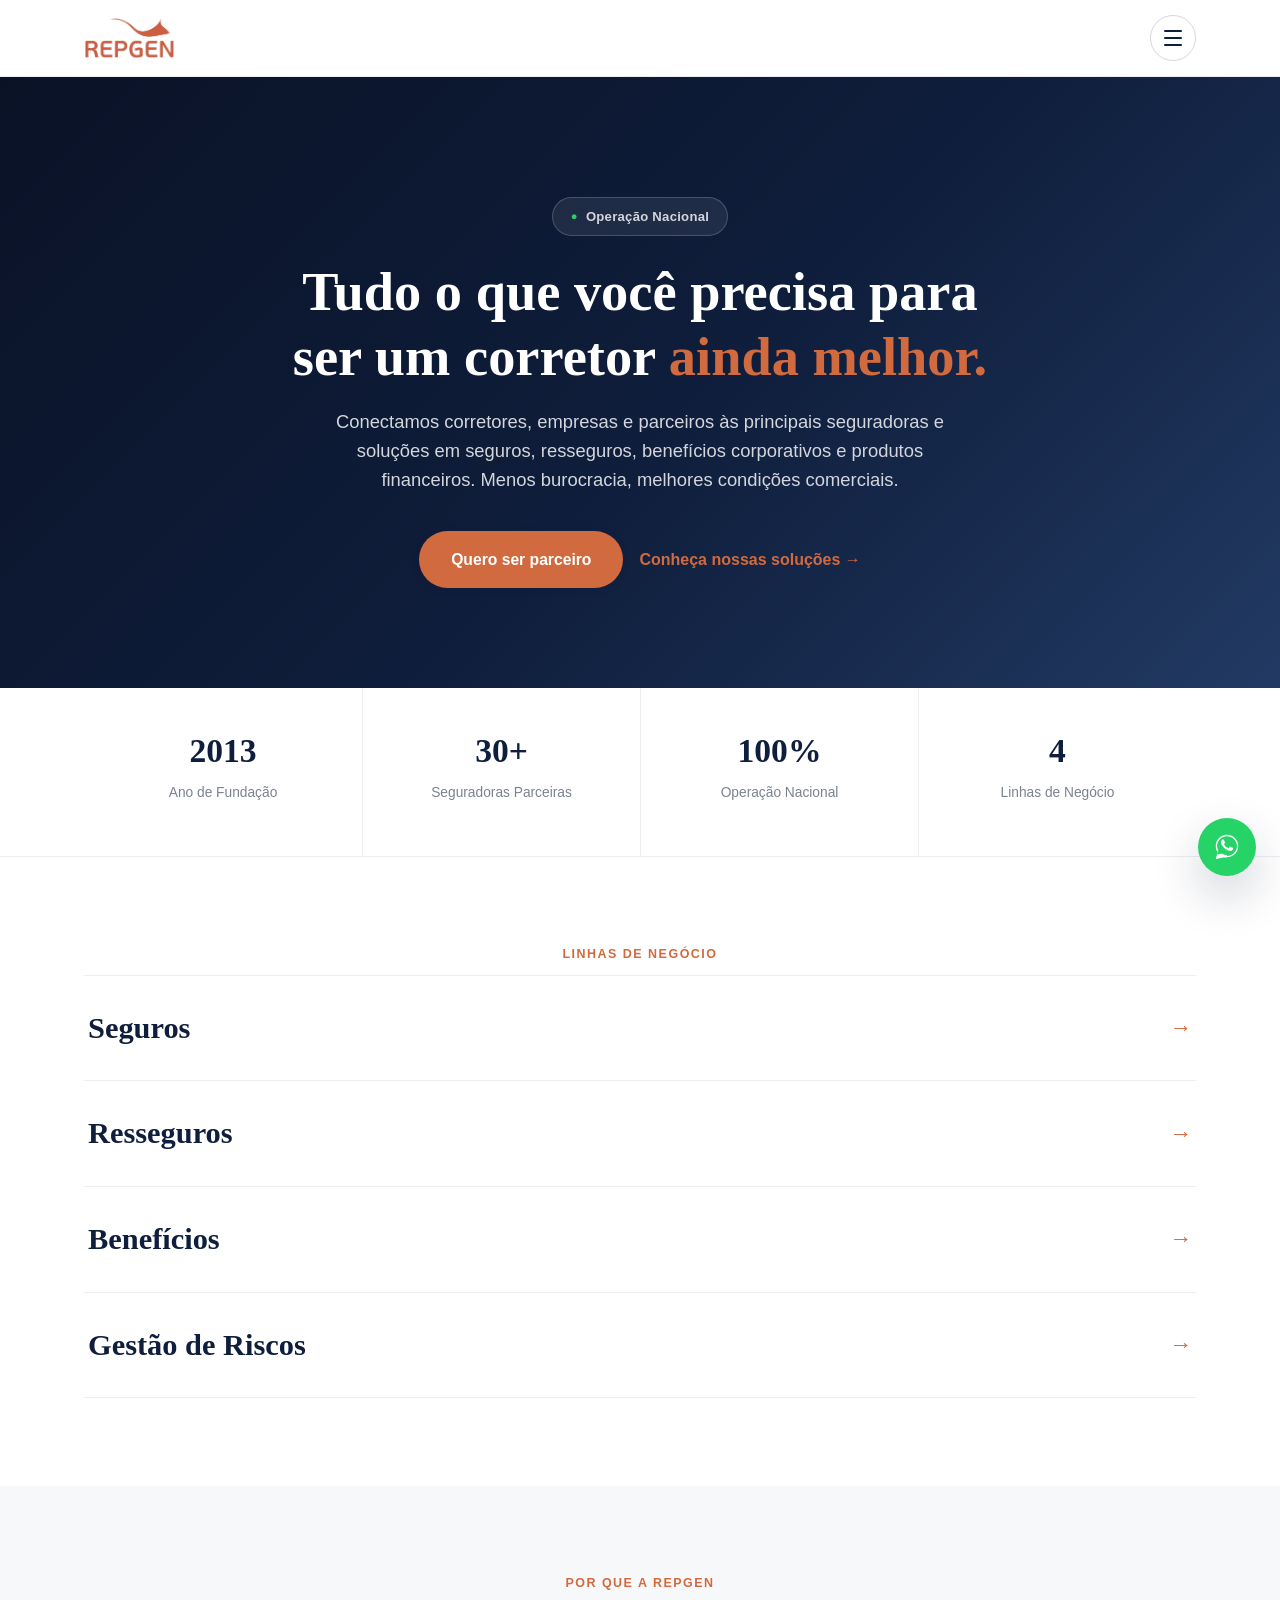
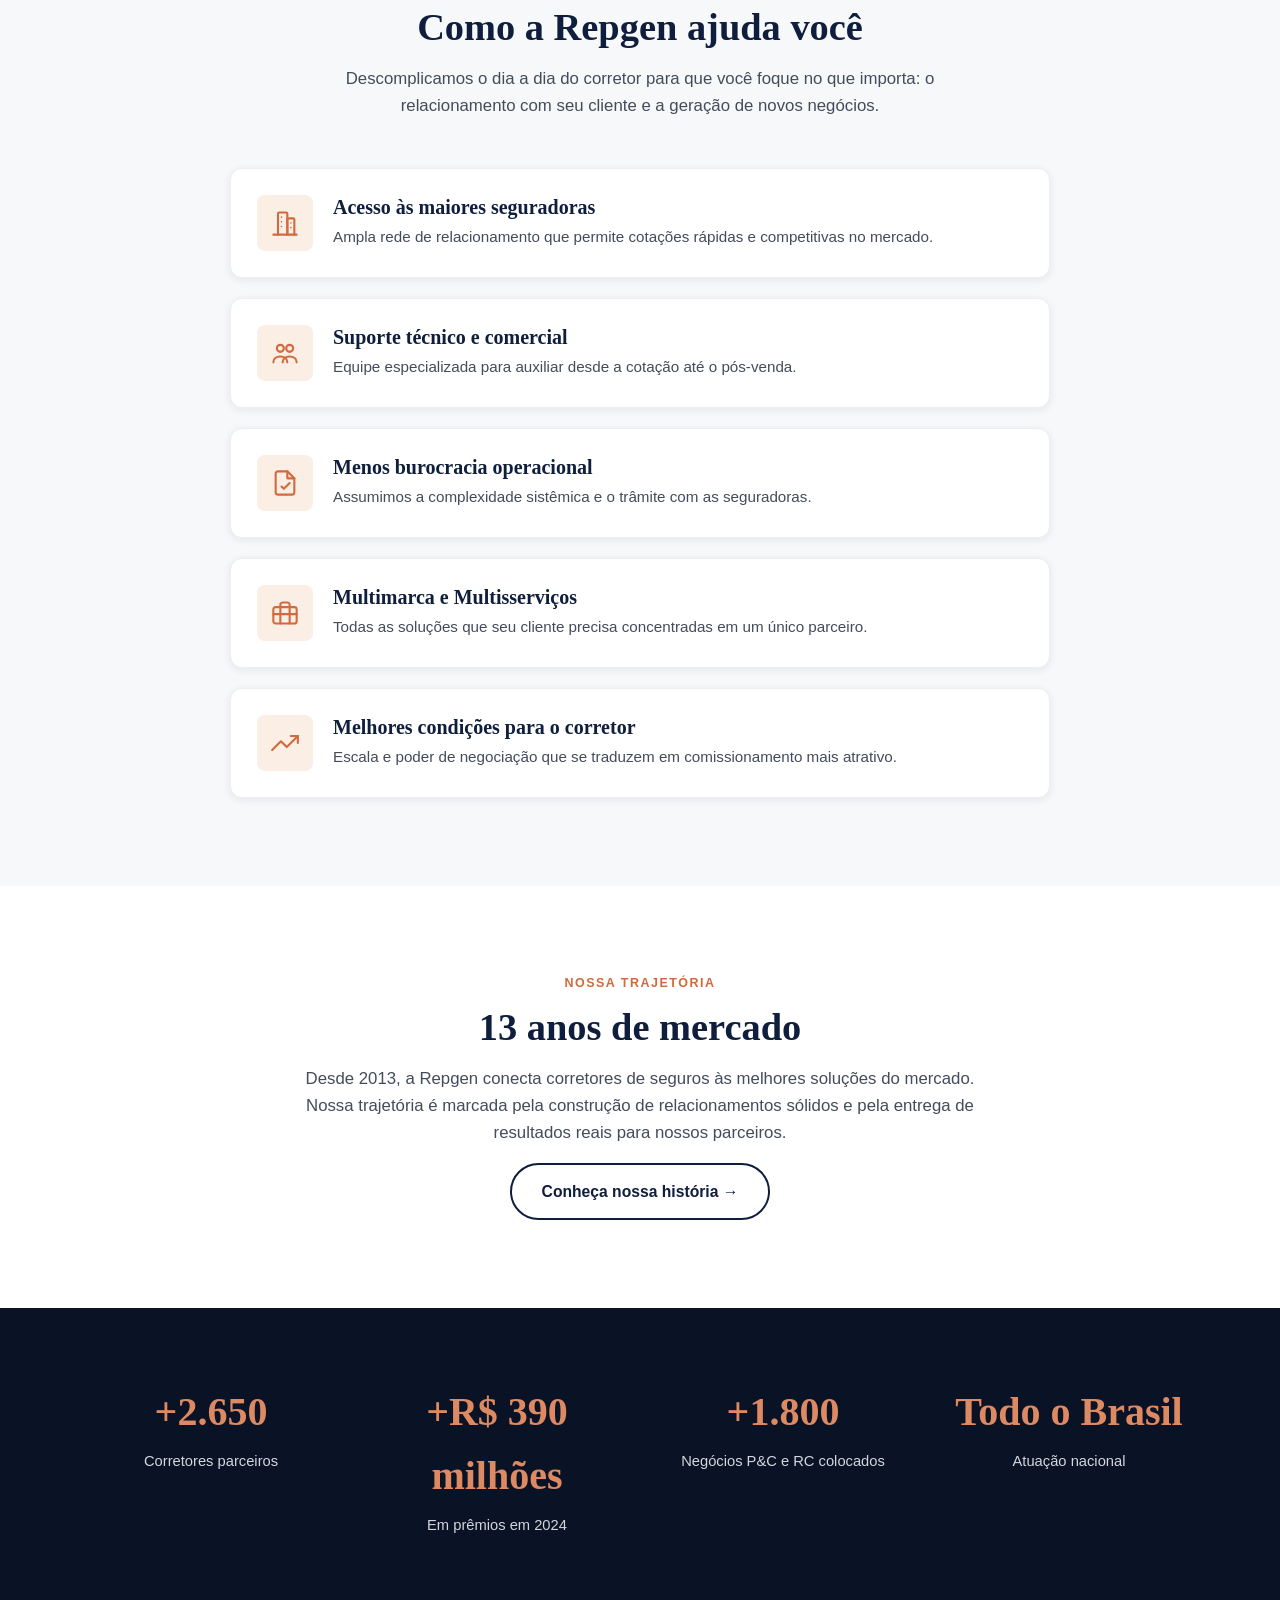
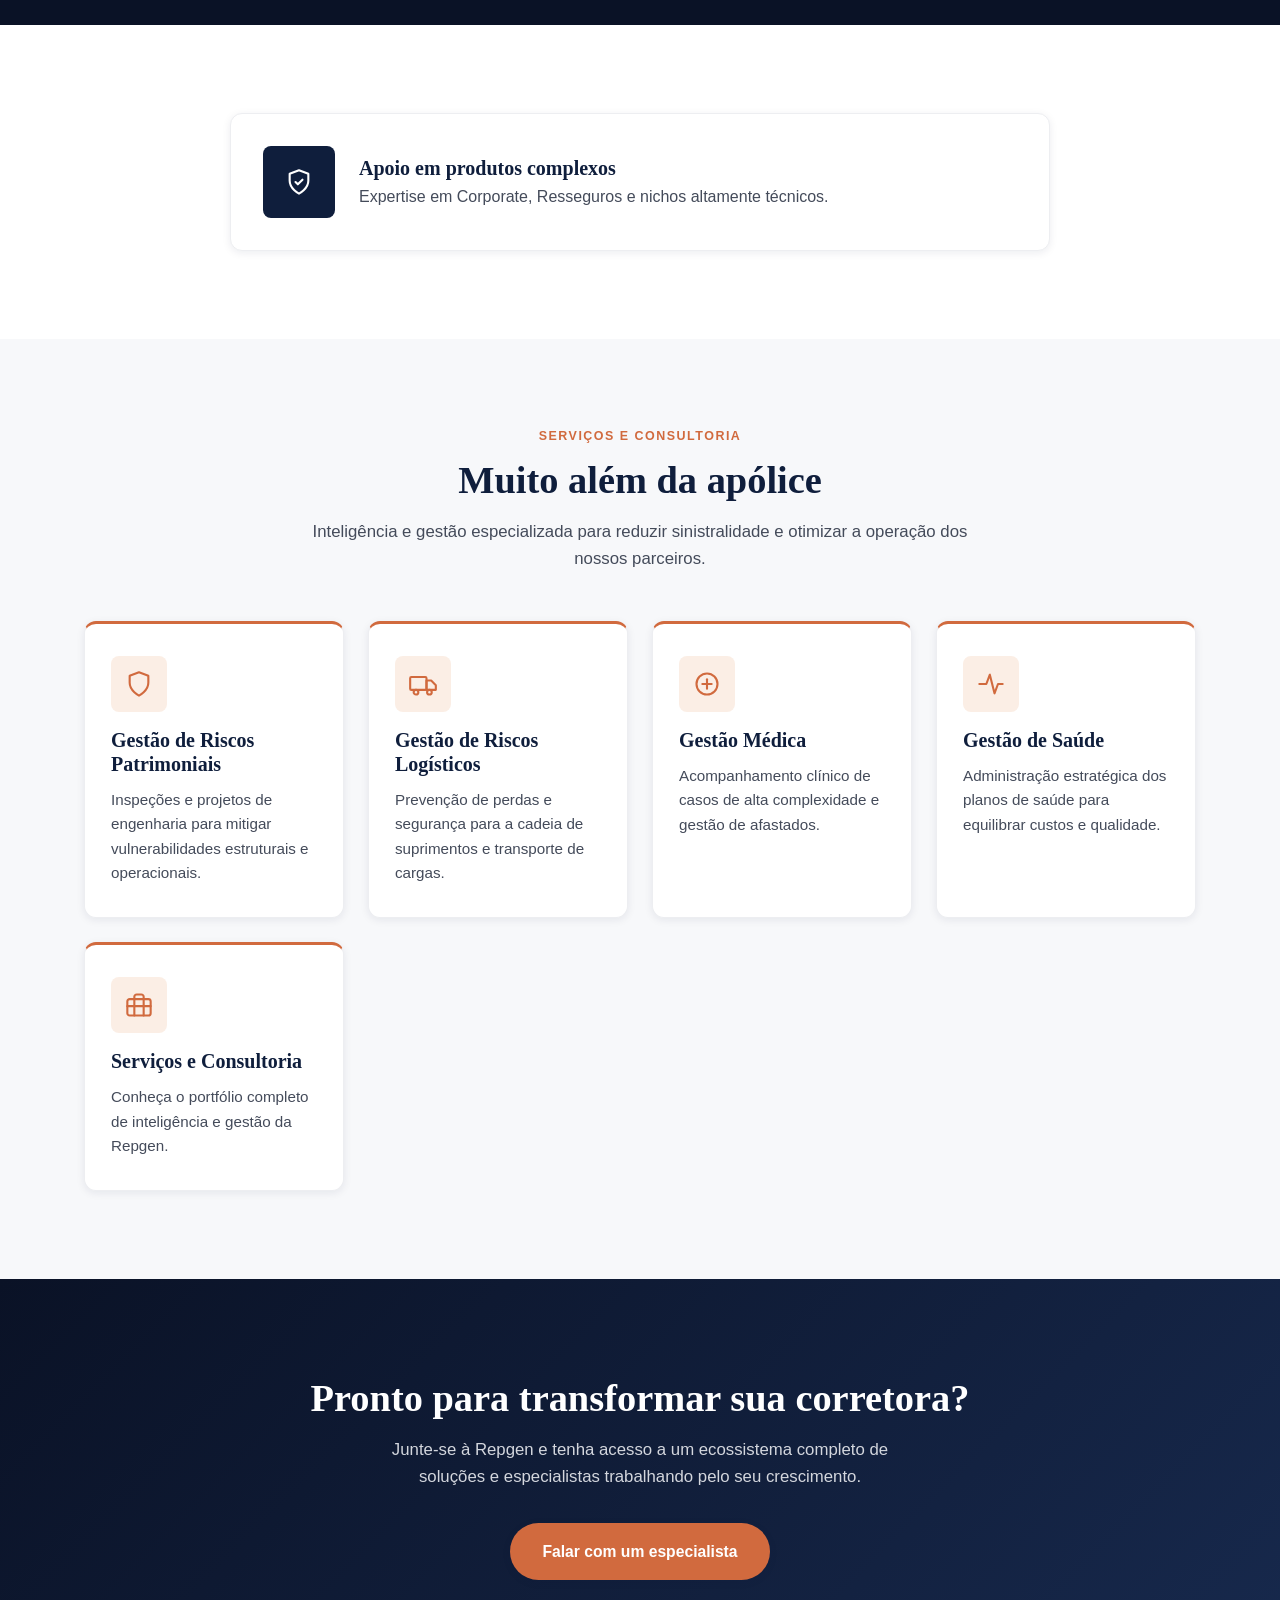
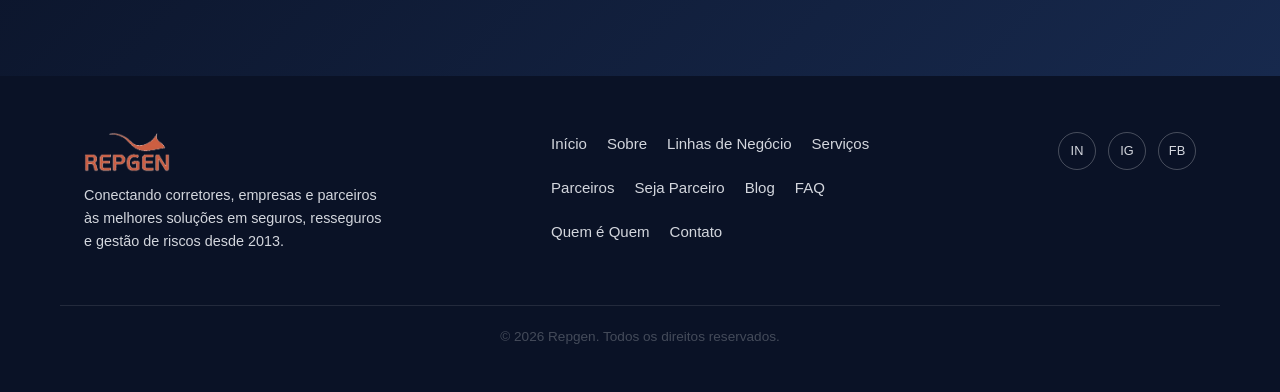
==== index.html @ b0327b2a "Point Fale Conosco CTAs to team directory, add per-person contact cards All "Fale Conosco" nav CTAs " ====
<!DOCTYPE html>
<html lang="pt-BR">
<head>
<meta charset="UTF-8">
<meta name="viewport" content="width=device-width, initial-scale=1.0">
<title>Repgen | Assessoria em Seguros, Resseguros e Benefícios</title>
<meta name="description" content="A Repgen conecta corretores, empresas e parceiros às melhores soluções em seguros, resseguros, benefícios corporativos, produtos financeiros e gestão de riscos em todo o Brasil desde 2013.">
<meta name="author" content="Repgen">

<!-- Open Graph -->
<meta property="og:title" content="Repgen | Assessoria em Seguros, Resseguros e Benefícios">
<meta property="og:description" content="A Repgen conecta corretores, empresas e parceiros às melhores soluções em seguros, resseguros, benefícios corporativos, produtos financeiros e gestão de riscos em todo o Brasil desde 2013.">
<meta property="og:image" content="assets/logo-repgen.png">
<meta property="og:type" content="website">
<meta property="og:locale" content="pt_BR">

<link rel="icon" type="image/png" href="assets/favicon.png">
<link rel="stylesheet" href="styles.css">
</head>
<body>
<header class="site-header" id="topo">
  <div class="container header-inner">
    <a href="index.html" class="logo" aria-label="Repgen - página inicial">
      <img src="assets/logo-header.png" alt="Repgen" class="logo-img">
    </a>
    <button class="menu-toggle" id="menuToggle" aria-expanded="false" aria-controls="fullNav" aria-label="Abrir menu de navegação">
      <span></span><span></span><span></span>
    </button>
  </div>
</header>

<nav class="full-nav" id="fullNav" aria-label="Navegação principal">
  <button class="menu-close" id="menuClose" aria-label="Fechar menu de navegação">&times;</button>
  <ul class="full-nav-list">
        <li><a href="index.html">Início</a></li>
        <li><a href="sobre.html">Sobre</a></li>
        <li><a href="linhas-negocio.html">Linhas de Negócio</a></li>
        <li><a href="servicos.html">Serviços</a></li>
        <li><a href="seguradoras.html">Parceiros</a></li>
        <li><a href="seja-parceiro.html">Seja Parceiro</a></li>
        <li><a href="blog.html">Blog</a></li>
        <li><a href="faq.html">FAQ</a></li>
  </ul>
  <a href="quem-e-quem.html" class="full-nav-cta">Fale Conosco</a>
</nav>

<main>
  <!-- HERO -->
  <section class="hero" aria-labelledby="hero-title">
    <div class="container hero-inner">
      <span class="pill-badge"><span class="dot">●</span> Operação Nacional</span>
      <h1 id="hero-title">Tudo o que você precisa para ser um corretor <span class="text-orange">ainda melhor.</span></h1>
      <p class="hero-subtitle">Conectamos corretores, empresas e parceiros às principais seguradoras e soluções em seguros, resseguros, benefícios corporativos e produtos financeiros. Menos burocracia, melhores condições comerciais.</p>
      <div class="hero-cta">
        <a href="seja-parceiro.html" class="btn btn-primary">Quero ser parceiro</a>
        <a href="linhas-negocio.html" class="link-arrow">Conheça nossas soluções →</a>
      </div>
    </div>
  </section>

  <!-- STATS BAR -->
  <section class="stats-bar">
    <div class="container stats-bar-grid">
      <div class="stats-bar-item">
        <span class="stats-bar-number">2013</span>
        <p class="stats-bar-label">Ano de Fundação</p>
      </div>
      <div class="stats-bar-item">
        <span class="stats-bar-number">30+</span>
        <p class="stats-bar-label">Seguradoras Parceiras</p>
      </div>
      <div class="stats-bar-item">
        <span class="stats-bar-number">100%</span>
        <p class="stats-bar-label">Operação Nacional</p>
      </div>
      <div class="stats-bar-item">
        <span class="stats-bar-number">4</span>
        <p class="stats-bar-label">Linhas de Negócio</p>
      </div>
    </div>
  </section>

  <!-- LINHAS DE NEGÓCIO - quick links -->
  <section class="section">
    <div class="container">
      <p class="eyebrow" style="text-align:center">Linhas de Negócio</p>
      <h2 class="sr-only">Nossas linhas de negócio</h2>
      <div class="quick-links">
        <ul>
          <li><a href="linhas-negocio.html" class="quick-link"><span>Seguros</span><span class="arrow">→</span></a></li>
          <li><a href="linhas-negocio.html" class="quick-link"><span>Resseguros</span><span class="arrow">→</span></a></li>
          <li><a href="linhas-negocio.html" class="quick-link"><span>Benefícios</span><span class="arrow">→</span></a></li>
          <li><a href="linhas-negocio.html" class="quick-link"><span>Gestão de Riscos</span><span class="arrow">→</span></a></li>
        </ul>
      </div>
    </div>
  </section>

  <!-- COMO A REPGEN AJUDA VOCÊ -->
  <section class="section section-alt">
    <div class="container">
      <div class="section-heading">
        <p class="eyebrow">Por que a Repgen</p>
        <h2>Como a Repgen ajuda você</h2>
        <p class="section-lead">Descomplicamos o dia a dia do corretor para que você foque no que importa: o relacionamento com seu cliente e a geração de novos negócios.</p>
      </div>
      <div class="help-cards">
        <div class="help-card fade-up">
          <span class="icon-tile"><svg viewBox="0 0 24 24" fill="none" stroke="currentColor" stroke-width="1.8" stroke-linecap="round" stroke-linejoin="round" aria-hidden="true"><path d="M6 22V4a1 1 0 0 1 1-1h6a1 1 0 0 1 1 1v18"/><path d="M14 22V9a1 1 0 0 1 1-1h4a1 1 0 0 1 1 1v13"/><path d="M2 22h20"/><circle cx="9" cy="7" r="0.7" fill="currentColor" stroke="none"/><circle cx="9" cy="11" r="0.7" fill="currentColor" stroke="none"/><circle cx="9" cy="15" r="0.7" fill="currentColor" stroke="none"/><circle cx="17" cy="12" r="0.7" fill="currentColor" stroke="none"/><circle cx="17" cy="16" r="0.7" fill="currentColor" stroke="none"/></svg></span>
          <div>
            <h3>Acesso às maiores seguradoras</h3>
            <p>Ampla rede de relacionamento que permite cotações rápidas e competitivas no mercado.</p>
          </div>
        </div>
        <div class="help-card fade-up">
          <span class="icon-tile"><svg viewBox="0 0 24 24" fill="none" stroke="currentColor" stroke-width="1.8" stroke-linecap="round" stroke-linejoin="round" aria-hidden="true"><circle cx="8" cy="8" r="3"/><circle cx="16" cy="8" r="3"/><path d="M2 20c0-3 2.5-5 6-5s6 2 6 5"/><path d="M10 20c0-3 2.5-5 6-5s6 2 6 5"/></svg></span>
          <div>
            <h3>Suporte técnico e comercial</h3>
            <p>Equipe especializada para auxiliar desde a cotação até o pós-venda.</p>
          </div>
        </div>
        <div class="help-card fade-up">
          <span class="icon-tile"><svg viewBox="0 0 24 24" fill="none" stroke="currentColor" stroke-width="1.8" stroke-linecap="round" stroke-linejoin="round" aria-hidden="true"><path d="M14 2H6a2 2 0 0 0-2 2v16a2 2 0 0 0 2 2h12a2 2 0 0 0 2-2V8z"/><polyline points="14 2 14 8 20 8"/><polyline points="9 15 11 17 16 12"/></svg></span>
          <div>
            <h3>Menos burocracia operacional</h3>
            <p>Assumimos a complexidade sistêmica e o trâmite com as seguradoras.</p>
          </div>
        </div>
        <div class="help-card fade-up">
          <span class="icon-tile"><svg viewBox="0 0 24 24" fill="none" stroke="currentColor" stroke-width="1.8" stroke-linecap="round" stroke-linejoin="round" aria-hidden="true"><rect x="2" y="7" width="20" height="14" rx="2"/><path d="M16 21V5a2 2 0 0 0-2-2h-4a2 2 0 0 0-2 2v16"/><line x1="2" y1="13" x2="22" y2="13"/></svg></span>
          <div>
            <h3>Multimarca e Multisserviços</h3>
            <p>Todas as soluções que seu cliente precisa concentradas em um único parceiro.</p>
          </div>
        </div>
        <div class="help-card fade-up">
          <span class="icon-tile"><svg viewBox="0 0 24 24" fill="none" stroke="currentColor" stroke-width="1.8" stroke-linecap="round" stroke-linejoin="round" aria-hidden="true"><polyline points="23 6 13.5 15.5 8.5 10.5 1 18"/><polyline points="17 6 23 6 23 12"/></svg></span>
          <div>
            <h3>Melhores condições para o corretor</h3>
            <p>Escala e poder de negociação que se traduzem em comissionamento mais atrativo.</p>
          </div>
        </div>
      </div>
    </div>
  </section>

  <!-- 13 ANOS DE MERCADO -->
  <section class="section">
    <div class="container" style="text-align:center; max-width:720px">
      <p class="eyebrow">Nossa trajetória</p>
      <h2>13 anos de mercado</h2>
      <p class="section-lead">Desde 2013, a Repgen conecta corretores de seguros às melhores soluções do mercado. Nossa trajetória é marcada pela construção de relacionamentos sólidos e pela entrega de resultados reais para nossos parceiros.</p>
      <a href="sobre.html" class="btn btn-outline-navy">Conheça nossa história →</a>
    </div>
  </section>

  <!-- STATS GRID -->
  <section class="stats-dark">
    <div class="container stats-dark-grid">
      <div>
        <span class="stats-dark-number">+2.650</span>
        <p class="stats-dark-label">Corretores parceiros</p>
      </div>
      <div>
        <span class="stats-dark-number">+R$ 390 milhões</span>
        <p class="stats-dark-label">Em prêmios em 2024</p>
      </div>
      <div>
        <span class="stats-dark-number">+1.800</span>
        <p class="stats-dark-label">Negócios P&amp;C e RC colocados</p>
      </div>
      <div>
        <span class="stats-dark-number">Todo o Brasil</span>
        <p class="stats-dark-label">Atuação nacional</p>
      </div>
    </div>
  </section>

  <!-- APOIO EM PRODUTOS COMPLEXOS -->
  <section class="section">
    <div class="container">
      <div class="feature-card fade-up">
        <span class="icon-tile navy" style="width:72px;height:72px"><svg viewBox="0 0 24 24" fill="none" stroke="currentColor" stroke-width="1.8" stroke-linecap="round" stroke-linejoin="round" aria-hidden="true"><path d="M12 22s8-4 8-11V5l-8-3-8 3v6c0 7 8 11 8 11Z"/><polyline points="9 12 11 14 15 10"/></svg></span>
        <div>
          <h3>Apoio em produtos complexos</h3>
          <p>Expertise em Corporate, Resseguros e nichos altamente técnicos.</p>
        </div>
      </div>
    </div>
  </section>

  <!-- SERVIÇOS -->
  <section class="section section-alt">
    <div class="container">
      <div class="section-heading">
        <p class="eyebrow">Serviços e Consultoria</p>
        <h2>Muito além da apólice</h2>
        <p class="section-lead">Inteligência e gestão especializada para reduzir sinistralidade e otimizar a operação dos nossos parceiros.</p>
      </div>
      <div class="services-grid">
        <a href="servico-gestao-riscos-patrimoniais.html" class="service-card fade-up">
          <span class="icon-tile"><svg viewBox="0 0 24 24" fill="none" stroke="currentColor" stroke-width="1.8" stroke-linecap="round" stroke-linejoin="round" aria-hidden="true"><path d="M12 22s8-4 8-11V5l-8-3-8 3v6c0 7 8 11 8 11Z"/></svg></span>
          <h3 style="margin-top:16px">Gestão de Riscos Patrimoniais</h3>
          <p>Inspeções e projetos de engenharia para mitigar vulnerabilidades estruturais e operacionais.</p>
        </a>
        <a href="servico-gestao-riscos-logisticos.html" class="service-card fade-up">
          <span class="icon-tile"><svg viewBox="0 0 24 24" fill="none" stroke="currentColor" stroke-width="1.8" stroke-linecap="round" stroke-linejoin="round" aria-hidden="true"><rect x="1" y="6" width="14" height="11" rx="1"/><path d="M15 9h4l4 4v4h-8z"/><circle cx="6" cy="19" r="2"/><circle cx="17.5" cy="19" r="2"/></svg></span>
          <h3 style="margin-top:16px">Gestão de Riscos Logísticos</h3>
          <p>Prevenção de perdas e segurança para a cadeia de suprimentos e transporte de cargas.</p>
        </a>
        <a href="servico-gestao-medica.html" class="service-card fade-up">
          <span class="icon-tile"><svg viewBox="0 0 24 24" fill="none" stroke="currentColor" stroke-width="1.8" stroke-linecap="round" stroke-linejoin="round" aria-hidden="true"><circle cx="12" cy="12" r="9"/><line x1="12" y1="8" x2="12" y2="16"/><line x1="8" y1="12" x2="16" y2="12"/></svg></span>
          <h3 style="margin-top:16px">Gestão Médica</h3>
          <p>Acompanhamento clínico de casos de alta complexidade e gestão de afastados.</p>
        </a>
        <a href="servico-gestao-saude.html" class="service-card fade-up">
          <span class="icon-tile"><svg viewBox="0 0 24 24" fill="none" stroke="currentColor" stroke-width="1.8" stroke-linecap="round" stroke-linejoin="round" aria-hidden="true"><path d="M22 12h-4l-3 8-4-16-3 8H2"/></svg></span>
          <h3 style="margin-top:16px">Gestão de Saúde</h3>
          <p>Administração estratégica dos planos de saúde para equilibrar custos e qualidade.</p>
        </a>
        <a href="servicos.html" class="service-card fade-up">
          <span class="icon-tile"><svg viewBox="0 0 24 24" fill="none" stroke="currentColor" stroke-width="1.8" stroke-linecap="round" stroke-linejoin="round" aria-hidden="true"><rect x="2" y="7" width="20" height="14" rx="2"/><path d="M16 21V5a2 2 0 0 0-2-2h-4a2 2 0 0 0-2 2v16"/><line x1="2" y1="13" x2="22" y2="13"/></svg></span>
          <h3 style="margin-top:16px">Serviços e Consultoria</h3>
          <p>Conheça o portfólio completo de inteligência e gestão da Repgen.</p>
        </a>
      </div>
    </div>
  </section>

  <!-- CTA FINAL -->
  <section class="final-cta">
    <div class="container">
      <h2>Pronto para transformar sua corretora?</h2>
      <p>Junte-se à Repgen e tenha acesso a um ecossistema completo de soluções e especialistas trabalhando pelo seu crescimento.</p>
      <!-- SUBSTITUIR: número real -->
<a href="https://wa.me/55XXXXXXXXXXX" class="btn btn-primary" target="_blank" rel="noopener">Falar com um especialista</a>
    </div>
  </section>

</main>

<footer class="site-footer">
  <div class="container footer-inner">
    <div class="footer-brand">
      <img src="assets/logo-header.png" alt="Repgen" class="logo-img logo-img-footer">
      <p>Conectando corretores, empresas e parceiros às melhores soluções em seguros, resseguros e gestão de riscos desde 2013.</p>
    </div>

    <nav class="footer-nav" aria-label="Navegação do rodapé">
      <a href="index.html">Início</a>
      <a href="sobre.html">Sobre</a>
      <a href="linhas-negocio.html">Linhas de Negócio</a>
      <a href="servicos.html">Serviços</a>
      <a href="seguradoras.html">Parceiros</a>
      <a href="seja-parceiro.html">Seja Parceiro</a>
      <a href="blog.html">Blog</a>
      <a href="faq.html">FAQ</a>
      <a href="quem-e-quem.html">Quem é Quem</a>
      <a href="contato.html">Contato</a>
    </nav>

    <div class="footer-social" aria-label="Redes sociais da Repgen">
      <a href="#" aria-label="Repgen no LinkedIn">in</a>
      <a href="#" aria-label="Repgen no Instagram">ig</a>
      <a href="#" aria-label="Repgen no Facebook">fb</a>
    </div>
  </div>
  <div class="container footer-bottom">
    <p>&copy; <span class="ano"></span> Repgen. Todos os direitos reservados.</p>
  </div>
</footer>

<!-- SUBSTITUIR: número real -->
<a href="https://wa.me/55XXXXXXXXXXX" class="whatsapp-float" target="_blank" rel="noopener" aria-label="Falar no WhatsApp">
  <svg viewBox="0 0 32 32" fill="currentColor" aria-hidden="true"><path d="M16.001 3C9.373 3 4 8.373 4 15c0 2.386.703 4.605 1.912 6.472L4 29l7.727-1.874A11.94 11.94 0 0 0 16.001 27C22.629 27 28 21.627 28 15S22.629 3 16.001 3zm0 21.6c-1.98 0-3.833-.55-5.412-1.503l-.388-.23-4.59 1.113 1.135-4.474-.253-.398A9.56 9.56 0 0 1 5.4 15c0-5.85 4.75-10.6 10.601-10.6 5.85 0 10.6 4.75 10.6 10.6 0 5.85-4.75 10.6-10.6 10.6zm5.815-7.94c-.318-.159-1.884-.93-2.176-1.036-.292-.106-.505-.159-.717.16-.212.318-.823 1.036-1.01 1.248-.186.212-.372.239-.69.08-.318-.16-1.343-.495-2.558-1.577-.945-.843-1.583-1.884-1.768-2.202-.186-.318-.02-.49.14-.649.143-.142.318-.372.478-.558.159-.186.212-.318.318-.53.106-.212.053-.398-.027-.557-.08-.16-.717-1.728-.983-2.366-.259-.622-.522-.538-.717-.548-.186-.009-.398-.011-.611-.011-.212 0-.557.08-.849.398-.292.318-1.114 1.089-1.114 2.656 0 1.567 1.14 3.082 1.299 3.294.159.212 2.243 3.427 5.435 4.804.759.328 1.352.524 1.814.671.762.242 1.456.208 2.005.126.612-.091 1.884-.77 2.15-1.514.265-.744.265-1.382.186-1.514-.08-.133-.291-.212-.61-.371z"/></svg>
</a>

<script src="script.js"></script>

</body>
</html>
---- styles.css ----
/* ==========================================================================
   Repgen — Estilos
   ========================================================================== */

:root {
  --color-navy-950: #0a1226;
  --color-navy-900: #0f1e3c;
  --color-navy-800: #17294d;
  --color-navy-700: #223a63;
  --color-navy-600: #33507f;

  --color-orange-700: #974c35;
  --color-orange-600: #b8552f;
  --color-orange-500: #d16a3e;
  --color-orange-400: #dd8a63;
  --color-orange-200: #f0c3ab;
  --color-orange-100: #f7e0d1;
  --color-orange-50: #fbeee5;

  --color-green-600: #1fa855;
  --color-green-500: #25d366;

  --color-white: #ffffff;
  --color-offwhite: #f7f8fa;
  --color-gray-100: #edeef1;
  --color-gray-300: #d3d6dd;
  --color-gray-500: #7b8290;
  --color-gray-700: #444b5a;
  --color-text: #1c2333;

  --font-base: "Segoe UI", -apple-system, BlinkMacSystemFont, Roboto, Helvetica, Arial, sans-serif;
  --font-heading: Georgia, "Times New Roman", serif;

  --max-width: 1160px;
  --max-width-narrow: 840px;
  --radius: 12px;
  --radius-sm: 8px;
  --shadow-sm: 0 2px 8px rgba(15, 30, 60, 0.08);
  --shadow-md: 0 10px 28px rgba(15, 30, 60, 0.14);
  --shadow-lg: 0 20px 48px rgba(15, 30, 60, 0.20);
  --transition: 0.25s ease;
}

* { box-sizing: border-box; }

html {
  scroll-behavior: smooth;
}

body {
  margin: 0;
  font-family: var(--font-base);
  color: var(--color-text);
  background: var(--color-white);
  line-height: 1.6;
  -webkit-font-smoothing: antialiased;
}

img { max-width: 100%; display: block; }

a { color: inherit; text-decoration: none; }

button { font-family: inherit; }

.container {
  width: 100%;
  max-width: var(--max-width);
  margin: 0 auto;
  padding: 0 24px;
}

.container-narrow {
  width: 100%;
  max-width: var(--max-width-narrow);
  margin: 0 auto;
  padding: 0 24px;
}

.sr-only {
  position: absolute;
  width: 1px; height: 1px;
  padding: 0; margin: -1px;
  overflow: hidden;
  clip: rect(0,0,0,0);
  border: 0;
}

h1, h2, h3, h4 {
  font-family: var(--font-heading);
  color: var(--color-navy-900);
  line-height: 1.2;
  margin: 0 0 16px;
}

h1 { font-size: clamp(2.1rem, 5vw, 3.4rem); }
h2 { font-size: clamp(1.7rem, 3.5vw, 2.4rem); }
h3 { font-size: 1.25rem; margin-bottom: 10px; }
h4 { font-size: 1.05rem; margin-bottom: 6px; }

p { margin: 0 0 16px; color: var(--color-gray-700); }

.text-orange { color: var(--color-orange-500); }

.eyebrow {
  text-transform: uppercase;
  letter-spacing: 0.12em;
  font-size: 0.78rem;
  font-weight: 600;
  color: var(--color-orange-500);
  margin-bottom: 10px;
}

.section {
  padding: 88px 0;
}

.section-alt {
  background: var(--color-offwhite);
}

.section-heading {
  text-align: center;
  max-width: 680px;
  margin: 0 auto 48px;
}

.section-heading.align-left {
  text-align: left;
  margin: 0 0 48px;
}

.section-lead {
  font-size: 1.05rem;
}

/* Buttons */
.btn {
  display: inline-flex;
  align-items: center;
  gap: 8px;
  padding: 14px 30px;
  border-radius: 999px;
  font-weight: 600;
  font-size: 0.98rem;
  border: 2px solid transparent;
  cursor: pointer;
  transition: transform var(--transition), background var(--transition), border-color var(--transition), box-shadow var(--transition);
}

.btn-primary {
  background: var(--color-orange-500);
  color: var(--color-white);
  box-shadow: var(--shadow-sm);
}

.btn-primary:hover {
  background: var(--color-orange-600);
  transform: translateY(-2px);
  box-shadow: var(--shadow-md);
}

.btn-navy {
  background: var(--color-navy-900);
  color: var(--color-white);
  box-shadow: var(--shadow-sm);
}

.btn-navy:hover {
  background: var(--color-navy-800);
  transform: translateY(-2px);
  box-shadow: var(--shadow-md);
}

.btn-ghost {
  background: transparent;
  color: var(--color-white);
  border-color: rgba(255, 255, 255, 0.5);
}

.btn-ghost:hover {
  border-color: var(--color-white);
  background: rgba(255, 255, 255, 0.08);
}

.btn-outline-navy {
  background: transparent;
  color: var(--color-navy-900);
  border-color: var(--color-navy-900);
}

.btn-outline-navy:hover {
  background: var(--color-navy-900);
  color: var(--color-white);
}

.btn-green {
  background: var(--color-green-600);
  color: var(--color-white);
}

.btn-green:hover {
  background: #188a45;
  transform: translateY(-2px);
}

.btn-block {
  width: 100%;
  justify-content: center;
  text-align: center;
}

.btn-sm {
  padding: 9px 18px;
  font-size: 0.85rem;
}

.link-arrow {
  color: var(--color-orange-500);
  font-weight: 600;
  display: inline-flex;
  align-items: center;
  gap: 6px;
  transition: gap var(--transition);
}

.link-arrow:hover {
  gap: 10px;
}

/* Header */
.site-header {
  position: sticky;
  top: 0;
  z-index: 200;
  background: rgba(255, 255, 255, 0.97);
  backdrop-filter: blur(6px);
  border-bottom: 1px solid var(--color-gray-100);
}

.header-inner {
  display: flex;
  align-items: center;
  justify-content: space-between;
  height: 76px;
}

.logo {
  display: flex;
  align-items: center;
}

.logo-img {
  height: 42px;
  width: auto;
}

/* Hamburger menu toggle */
.menu-toggle {
  display: flex;
  flex-direction: column;
  justify-content: center;
  align-items: center;
  gap: 5px;
  width: 46px;
  height: 46px;
  background: transparent;
  border: 1px solid var(--color-gray-300);
  border-radius: 50%;
  cursor: pointer;
  transition: border-color var(--transition), background var(--transition);
}

.menu-toggle:hover {
  border-color: var(--color-orange-500);
}

.menu-toggle span {
  display: block;
  width: 18px;
  height: 2px;
  background: var(--color-navy-900);
  border-radius: 2px;
  transition: transform var(--transition), opacity var(--transition);
}

/* Full-screen nav overlay */
.full-nav {
  position: fixed;
  inset: 0;
  z-index: 300;
  background: var(--color-navy-950);
  display: flex;
  flex-direction: column;
  align-items: center;
  justify-content: center;
  opacity: 0;
  visibility: hidden;
  transform: translateY(-12px);
  transition: opacity 0.3s ease, transform 0.3s ease, visibility 0.3s;
  padding: 32px 24px;
  overflow-y: auto;
}

.full-nav.open {
  opacity: 1;
  visibility: visible;
  transform: translateY(0);
}

.menu-close {
  position: absolute;
  top: 24px;
  right: 24px;
  width: 46px;
  height: 46px;
  border-radius: 50%;
  border: 1px solid rgba(255, 255, 255, 0.25);
  background: transparent;
  color: var(--color-white);
  font-size: 1.6rem;
  line-height: 1;
  cursor: pointer;
  transition: border-color var(--transition), background var(--transition);
}

.menu-close:hover {
  border-color: var(--color-orange-500);
  background: rgba(255, 255, 255, 0.06);
}

.full-nav-list {
  list-style: none;
  margin: 0 0 40px;
  padding: 0;
  text-align: center;
}

.full-nav-list li {
  margin: 0;
}

.full-nav-list a {
  display: block;
  font-family: var(--font-heading);
  font-size: clamp(1.6rem, 5vw, 2.4rem);
  color: var(--color-white);
  padding: 12px 0;
  transition: color var(--transition);
}

.full-nav-list a:hover,
.full-nav-list a:focus-visible {
  color: var(--color-orange-400);
}

.full-nav-cta {
  background: var(--color-orange-500);
  color: var(--color-white);
  padding: 15px 36px;
  border-radius: 999px;
  font-weight: 600;
  font-size: 1rem;
  transition: background var(--transition), transform var(--transition);
}

.full-nav-cta:hover {
  background: var(--color-orange-600);
  transform: translateY(-2px);
}

body.menu-open {
  overflow: hidden;
}

/* Hero */
.hero {
  background: linear-gradient(135deg, var(--color-navy-950) 0%, var(--color-navy-900) 55%, var(--color-navy-700) 100%);
  color: var(--color-white);
  padding: 120px 0 100px;
  text-align: center;
}

.hero-inner {
  max-width: 780px;
  margin: 0 auto;
}

.hero h1 {
  color: var(--color-white);
}

.hero-subtitle {
  color: var(--color-gray-300);
  font-size: 1.15rem;
  max-width: 640px;
  margin: 0 auto 36px;
}

.hero-cta {
  display: flex;
  gap: 16px;
  justify-content: center;
  flex-wrap: wrap;
  align-items: center;
}

.pill-badge {
  display: inline-flex;
  align-items: center;
  gap: 8px;
  background: rgba(255, 255, 255, 0.08);
  border: 1px solid rgba(255, 255, 255, 0.18);
  color: var(--color-gray-300);
  padding: 8px 18px;
  border-radius: 999px;
  font-size: 0.82rem;
  font-weight: 600;
  letter-spacing: 0.02em;
  margin-bottom: 24px;
}

.pill-badge .dot {
  color: var(--color-green-500);
  font-size: 0.7rem;
}

/* Stats bar (2x2, dividers) */
.stats-bar {
  background: var(--color-white);
  border-bottom: 1px solid var(--color-gray-100);
}

.stats-bar-grid {
  display: grid;
  grid-template-columns: repeat(4, 1fr);
}

.stats-bar-item {
  text-align: center;
  padding: 36px 16px;
  border-left: 1px solid var(--color-gray-100);
}

.stats-bar-item:first-child {
  border-left: none;
}

.stats-bar-number {
  display: block;
  font-family: var(--font-heading);
  font-size: clamp(1.6rem, 3vw, 2.1rem);
  color: var(--color-navy-900);
  font-weight: 700;
}

.stats-bar-label {
  font-size: 0.86rem;
  color: var(--color-gray-500);
  margin-top: 4px;
}

/* Dark stats grid (large highlighted numbers) */
.stats-dark {
  background: var(--color-navy-950);
  padding: 72px 0;
}

.stats-dark-grid {
  display: grid;
  grid-template-columns: repeat(4, 1fr);
  gap: 32px;
  text-align: center;
}

.stats-dark-number {
  font-family: var(--font-heading);
  font-size: clamp(1.8rem, 3.4vw, 2.5rem);
  color: var(--color-orange-400);
  font-weight: 700;
  display: block;
}

.stats-dark-label {
  color: var(--color-gray-300);
  margin-top: 6px;
  font-size: 0.92rem;
}

@media (max-width: 900px) {
  .stats-dark-grid {
    grid-template-columns: repeat(2, 1fr);
    row-gap: 36px;
  }
}

/* Quick links (linhas de negocio, homepage) */
.quick-links {
  border-top: 1px solid var(--color-gray-100);
}

.quick-links li {
  border-bottom: 1px solid var(--color-gray-100);
  list-style: none;
}

.quick-links ul {
  margin: 0;
  padding: 0;
}

.quick-link {
  display: flex;
  align-items: center;
  justify-content: space-between;
  padding: 28px 4px;
  font-family: var(--font-heading);
  font-size: clamp(1.3rem, 3vw, 1.9rem);
  font-weight: 700;
  color: var(--color-navy-900);
  transition: color var(--transition), padding-left var(--transition);
}

.quick-link:hover {
  color: var(--color-orange-500);
  padding-left: 12px;
}

.quick-link .arrow {
  font-size: 1.4rem;
  color: var(--color-orange-500);
  flex-shrink: 0;
  margin-left: 16px;
}

/* Icon tile */
.icon-tile {
  width: 56px;
  height: 56px;
  border-radius: var(--radius-sm);
  background: var(--color-orange-50);
  color: var(--color-orange-500);
  display: flex;
  align-items: center;
  justify-content: center;
  flex-shrink: 0;
}

.icon-tile svg {
  width: 28px;
  height: 28px;
}

.icon-tile.navy {
  background: var(--color-navy-900);
  color: var(--color-white);
}

.icon-tile.gray {
  background: var(--color-gray-100);
  color: var(--color-navy-800);
}

/* Help cards (stacked, icon + title + desc) */
.help-cards {
  display: grid;
  gap: 20px;
  max-width: 820px;
  margin: 0 auto;
}

.help-card {
  display: flex;
  gap: 20px;
  align-items: flex-start;
  background: var(--color-white);
  border: 1px solid var(--color-gray-100);
  border-radius: var(--radius);
  padding: 26px;
  box-shadow: var(--shadow-sm);
}

.help-card h3 {
  margin-bottom: 6px;
}

.help-card p {
  margin: 0;
  font-size: 0.95rem;
}

/* Complex product card */
.feature-card {
  display: flex;
  align-items: center;
  gap: 24px;
  background: var(--color-white);
  border: 1px solid var(--color-gray-100);
  border-radius: var(--radius);
  padding: 32px;
  box-shadow: var(--shadow-sm);
  max-width: 820px;
  margin: 0 auto;
}

.feature-card h3 {
  margin-bottom: 4px;
}

.feature-card p {
  margin: 0;
}

/* Services grid (cards linking to detail pages) */
.services-grid {
  display: grid;
  grid-template-columns: repeat(auto-fit, minmax(230px, 1fr));
  gap: 24px;
}

.service-card {
  display: block;
  background: var(--color-white);
  border: 1px solid var(--color-gray-100);
  border-top: 3px solid var(--color-orange-500);
  border-radius: var(--radius);
  padding: 32px 26px;
  box-shadow: var(--shadow-sm);
  transition: transform var(--transition), box-shadow var(--transition);
}

.service-card:hover {
  transform: translateY(-4px);
  box-shadow: var(--shadow-md);
}

.service-card p {
  font-size: 0.95rem;
  margin: 12px 0 0;
}

/* Highlight cards (sobre / missão-visão-valores) */
.highlight-grid {
  display: grid;
  grid-template-columns: repeat(auto-fit, minmax(260px, 1fr));
  gap: 24px;
}

.highlight-card {
  background: var(--color-white);
  border: 1px solid var(--color-gray-100);
  border-radius: var(--radius);
  padding: 32px;
  box-shadow: var(--shadow-sm);
  text-align: left;
}

.highlight-card p {
  margin: 0;
  font-size: 0.95rem;
}

/* Badge card (13 anos) */
.badge-card {
  background: linear-gradient(135deg, var(--color-navy-950), var(--color-navy-700));
  border-radius: var(--radius);
  padding: 48px;
  text-align: center;
  color: var(--color-white);
  max-width: 480px;
  margin: 0 auto;
}

.badge-card img {
  height: 40px;
  margin: 0 auto 20px;
}

.badge-card .badge-number {
  font-family: var(--font-heading);
  font-size: 4rem;
  font-weight: 700;
  color: var(--color-orange-400);
  line-height: 1;
}

.badge-card .badge-label {
  color: var(--color-gray-300);
  margin-top: 8px;
  font-size: 1.05rem;
}

/* Timeline (seja-parceiro) */
.timeline {
  position: relative;
  max-width: 640px;
  margin: 0 auto;
  padding-left: 8px;
}

.timeline-item {
  position: relative;
  display: flex;
  gap: 24px;
  padding-bottom: 44px;
}

.timeline-item:last-child {
  padding-bottom: 0;
}

.timeline-item::before {
  content: "";
  position: absolute;
  left: 27px;
  top: 56px;
  bottom: 0;
  width: 2px;
  background: var(--color-gray-300);
}

.timeline-item:last-child::before {
  display: none;
}

.timeline-number {
  flex-shrink: 0;
  width: 56px;
  height: 56px;
  border-radius: 50%;
  background: var(--color-navy-900);
  color: var(--color-white);
  display: flex;
  align-items: center;
  justify-content: center;
  font-family: var(--font-heading);
  font-weight: 700;
  font-size: 1.15rem;
  z-index: 1;
}

.timeline-content h3 {
  margin-bottom: 6px;
}

.timeline-content p {
  margin: 0;
}

/* Checklist (orange checkmarks) */
.checklist {
  list-style: none;
  margin: 0;
  padding: 0;
  display: grid;
  gap: 10px;
}

.checklist li {
  display: flex;
  align-items: flex-start;
  gap: 10px;
  font-size: 0.95rem;
  color: var(--color-gray-700);
}

.checklist .check-icon {
  flex-shrink: 0;
  width: 20px;
  height: 20px;
  color: var(--color-orange-500);
  margin-top: 1px;
}

/* Check items (seja-parceiro "por que ser parceiro") */
.check-items {
  display: grid;
  grid-template-columns: repeat(auto-fit, minmax(260px, 1fr));
  gap: 24px;
}

.check-item {
  display: flex;
  gap: 16px;
  align-items: flex-start;
}

.check-item .check-icon-lg {
  flex-shrink: 0;
  width: 44px;
  height: 44px;
  border-radius: 50%;
  background: var(--color-orange-50);
  color: var(--color-orange-500);
  display: flex;
  align-items: center;
  justify-content: center;
}

.check-item .check-icon-lg svg {
  width: 22px;
  height: 22px;
}

.check-item h3 {
  margin-bottom: 4px;
}

.check-item p {
  margin: 0;
  font-size: 0.95rem;
}

/* Linhas de negócio: stacked product-line cards */
.line-card {
  background: var(--color-white);
  border: 1px solid var(--color-gray-100);
  border-radius: var(--radius);
  box-shadow: var(--shadow-sm);
  padding: 40px;
  margin-bottom: 24px;
}

.line-card-head {
  display: flex;
  gap: 20px;
  align-items: flex-start;
  margin-bottom: 24px;
}

.line-card-head h2 {
  margin-bottom: 8px;
}

.line-card-head p {
  margin: 0;
}

.line-card-products-label {
  text-transform: uppercase;
  letter-spacing: 0.1em;
  font-size: 0.76rem;
  font-weight: 700;
  color: var(--color-gray-500);
  margin-bottom: 14px;
}

.line-card .checklist {
  grid-template-columns: repeat(auto-fit, minmax(220px, 1fr));
  margin-bottom: 28px;
}

/* Serviços hub cards (image + icon badge) */
.service-hub-grid {
  display: grid;
  grid-template-columns: repeat(auto-fit, minmax(280px, 1fr));
  gap: 32px;
}

.service-hub-card {
  display: block;
  background: var(--color-white);
  border: 1px solid var(--color-gray-100);
  border-radius: var(--radius);
  overflow: hidden;
  box-shadow: var(--shadow-sm);
  transition: transform var(--transition), box-shadow var(--transition);
}

.service-hub-card:hover {
  transform: translateY(-4px);
  box-shadow: var(--shadow-md);
}

.service-hub-img {
  position: relative;
  height: 170px;
}

.service-hub-img img {
  width: 100%;
  height: 100%;
  object-fit: cover;
}

.service-hub-badge {
  position: absolute;
  bottom: -18px;
  left: 24px;
  width: 52px;
  height: 52px;
  border-radius: var(--radius-sm);
  background: var(--color-orange-500);
  color: var(--color-white);
  display: flex;
  align-items: center;
  justify-content: center;
  box-shadow: var(--shadow-md);
}

.service-hub-badge svg {
  width: 26px;
  height: 26px;
}

.service-hub-body {
  padding: 32px 24px 24px;
}

.service-hub-body p {
  font-size: 0.94rem;
  margin: 8px 0 14px;
}

/* Service detail template */
.service-hero-image {
  position: relative;
  border-radius: var(--radius);
  overflow: hidden;
  margin-bottom: 56px;
  box-shadow: var(--shadow-md);
}

.service-hero-image img {
  width: 100%;
  height: 340px;
  object-fit: cover;
}

.service-hero-badge {
  position: absolute;
  top: -20px;
  left: 32px;
  width: 72px;
  height: 72px;
  border-radius: var(--radius-sm);
  background: var(--color-orange-500);
  color: var(--color-white);
  display: flex;
  align-items: center;
  justify-content: center;
  box-shadow: var(--shadow-md);
}

.service-hero-badge svg {
  width: 34px;
  height: 34px;
}

.para-quem-box {
  background: var(--color-offwhite);
  border-radius: var(--radius);
  padding: 24px 28px;
  margin: 28px 0;
}

.para-quem-box .label {
  text-transform: uppercase;
  letter-spacing: 0.08em;
  font-size: 0.76rem;
  font-weight: 700;
  color: var(--color-orange-500);
  margin-bottom: 8px;
  display: block;
}

.para-quem-box p {
  margin: 0;
  color: var(--color-navy-800);
  font-weight: 500;
}

.entregas-label {
  font-weight: 700;
  color: var(--color-navy-900);
  margin: 32px 0 16px;
  font-size: 1.05rem;
}

/* Accordion (FAQ) */
.accordion {
  max-width: var(--max-width-narrow);
  margin: 0 auto;
}

.accordion-item {
  border-bottom: 1px solid var(--color-gray-100);
}

.accordion-trigger {
  width: 100%;
  display: flex;
  align-items: center;
  justify-content: space-between;
  gap: 16px;
  background: none;
  border: none;
  text-align: left;
  padding: 26px 4px;
  font-family: var(--font-heading);
  font-size: 1.15rem;
  font-weight: 700;
  color: var(--color-navy-900);
  cursor: pointer;
}

.accordion-chevron {
  flex-shrink: 0;
  width: 22px;
  height: 22px;
  color: var(--color-orange-500);
  transition: transform var(--transition);
}

.accordion-item.open .accordion-chevron {
  transform: rotate(180deg);
}

.accordion-panel {
  max-height: 0;
  overflow: hidden;
  transition: max-height 0.3s ease;
}

.accordion-panel-inner {
  padding: 0 4px 26px;
}

.accordion-panel-inner p {
  margin: 0;
}

/* Search + filters (quem-e-quem) */
.search-bar {
  position: relative;
  max-width: 520px;
  margin: 0 auto 28px;
}

.search-bar svg {
  position: absolute;
  left: 18px;
  top: 50%;
  transform: translateY(-50%);
  width: 20px;
  height: 20px;
  color: var(--color-gray-500);
}

.search-bar input {
  width: 100%;
  padding: 14px 18px 14px 48px;
  border-radius: 999px;
  border: 1px solid var(--color-gray-300);
  font-size: 0.98rem;
  font-family: inherit;
}

.search-bar input:focus {
  outline: none;
  border-color: var(--color-orange-500);
  box-shadow: 0 0 0 3px rgba(209, 106, 62, 0.16);
}

.filter-pills {
  display: flex;
  flex-wrap: wrap;
  gap: 10px;
  justify-content: center;
  margin-bottom: 48px;
}

.filter-pill {
  padding: 9px 20px;
  border-radius: 999px;
  border: 1px solid var(--color-gray-300);
  background: var(--color-white);
  color: var(--color-gray-700);
  font-size: 0.88rem;
  font-weight: 600;
  cursor: pointer;
  transition: all var(--transition);
}

.filter-pill:hover {
  border-color: var(--color-orange-500);
}

.filter-pill.active {
  background: var(--color-navy-900);
  border-color: var(--color-navy-900);
  color: var(--color-white);
}

.dept-group {
  margin-bottom: 48px;
}

.dept-group-title {
  font-family: var(--font-heading);
  font-size: 1.2rem;
  color: var(--color-navy-900);
  margin-bottom: 20px;
  padding-bottom: 12px;
  border-bottom: 2px solid var(--color-gray-100);
}

.dept-group-title .count {
  color: var(--color-gray-500);
  font-weight: 400;
  font-size: 0.95rem;
}

.people-grid {
  display: grid;
  grid-template-columns: repeat(auto-fill, minmax(260px, 1fr));
  gap: 20px;
}

.person-card {
  background: var(--color-white);
  border: 1px solid var(--color-gray-100);
  border-radius: var(--radius);
  padding: 24px;
  box-shadow: var(--shadow-sm);
  cursor: pointer;
  transition: transform var(--transition), box-shadow var(--transition);
  text-align: left;
}

.person-card:hover {
  transform: translateY(-4px);
  box-shadow: var(--shadow-md);
}

.avatar {
  width: 56px;
  height: 56px;
  border-radius: 50%;
  display: flex;
  align-items: center;
  justify-content: center;
  color: var(--color-white);
  font-weight: 700;
  font-size: 1.1rem;
  font-family: var(--font-heading);
  margin-bottom: 14px;
}

.avatar.palette-navy { background: var(--color-navy-800); }
.avatar.palette-orange { background: var(--color-orange-500); }
.avatar.palette-blue { background: #2f5fa8; }

.avatar-lg {
  width: 96px;
  height: 96px;
  font-size: 1.9rem;
  margin: 0 auto 20px;
}

.person-card .name {
  font-weight: 700;
  color: var(--color-navy-900);
  margin-bottom: 2px;
}

.person-card .title {
  font-size: 0.9rem;
  color: var(--color-gray-500);
  margin-bottom: 12px;
}

.dept-tag {
  display: inline-block;
  background: var(--color-orange-50);
  color: var(--color-orange-600);
  font-size: 0.76rem;
  font-weight: 700;
  padding: 4px 12px;
  border-radius: 999px;
  margin-bottom: 14px;
}

.card-actions {
  display: grid;
  gap: 8px;
  margin-bottom: 12px;
}

.card-actions .card-action svg {
  width: 15px;
  height: 15px;
}

.contact-line {
  font-size: 0.82rem;
  color: var(--color-gray-500);
  margin: 0;
}

/* Person detail modal */
.modal-overlay {
  position: fixed;
  inset: 0;
  z-index: 400;
  background: rgba(10, 18, 38, 0.72);
  display: flex;
  align-items: center;
  justify-content: center;
  padding: 24px;
  opacity: 0;
  visibility: hidden;
  transition: opacity var(--transition), visibility var(--transition);
}

.modal-overlay.open {
  opacity: 1;
  visibility: visible;
}

.modal-box {
  background: var(--color-white);
  border-radius: var(--radius);
  padding: 40px;
  max-width: 420px;
  width: 100%;
  text-align: center;
  position: relative;
  transform: translateY(16px);
  transition: transform var(--transition);
}

.modal-overlay.open .modal-box {
  transform: translateY(0);
}

.modal-close {
  position: absolute;
  top: 16px;
  right: 16px;
  width: 36px;
  height: 36px;
  border-radius: 50%;
  border: 1px solid var(--color-gray-300);
  background: transparent;
  color: var(--color-gray-700);
  font-size: 1.3rem;
  line-height: 1;
  cursor: pointer;
}

.modal-close:hover {
  border-color: var(--color-orange-500);
  color: var(--color-orange-500);
}

.modal-box .name {
  font-family: var(--font-heading);
  font-size: 1.4rem;
  color: var(--color-navy-900);
  margin-bottom: 2px;
}

.modal-box .title {
  color: var(--color-gray-500);
  margin-bottom: 12px;
}

.modal-actions {
  display: grid;
  gap: 12px;
  margin: 24px 0 16px;
}

.modal-contact-info {
  font-size: 0.85rem;
  color: var(--color-gray-500);
}

/* Blog */
.blog-grid {
  display: grid;
  grid-template-columns: repeat(auto-fit, minmax(300px, 1fr));
  gap: 32px;
}

.blog-card {
  display: block;
  background: var(--color-white);
  border: 1px solid var(--color-gray-100);
  border-radius: var(--radius);
  overflow: hidden;
  box-shadow: var(--shadow-sm);
  transition: transform var(--transition), box-shadow var(--transition);
}

.blog-card:hover {
  transform: translateY(-4px);
  box-shadow: var(--shadow-md);
}

.blog-card-img {
  height: 190px;
  overflow: hidden;
  position: relative;
}

.blog-card-img img {
  width: 100%;
  height: 100%;
  object-fit: cover;
  filter: grayscale(100%);
  transition: filter var(--transition), transform var(--transition);
}

.blog-card:hover .blog-card-img img {
  filter: grayscale(40%);
  transform: scale(1.04);
}

.blog-card-body {
  padding: 24px;
}

.category-pill {
  display: inline-block;
  background: var(--color-navy-900);
  color: var(--color-orange-400);
  font-size: 0.72rem;
  font-weight: 700;
  letter-spacing: 0.06em;
  padding: 5px 12px;
  border-radius: 999px;
  margin-bottom: 14px;
}

.blog-date {
  font-size: 0.82rem;
  color: var(--color-gray-500);
  margin-bottom: 8px;
}

.blog-card-body h3 {
  font-size: 1.1rem;
  margin-bottom: 10px;
}

.blog-card-body p {
  font-size: 0.92rem;
  margin: 0 0 14px;
}

/* Blog post */
.post-header {
  background: var(--color-navy-950);
  color: var(--color-white);
  padding: 48px 0 56px;
}

.post-back {
  display: inline-flex;
  align-items: center;
  gap: 6px;
  color: var(--color-gray-300);
  font-size: 0.9rem;
  margin-bottom: 24px;
  transition: color var(--transition);
}

.post-back:hover {
  color: var(--color-orange-400);
}

.post-header h1 {
  color: var(--color-white);
  margin: 16px 0 12px;
}

.post-date {
  color: var(--color-gray-300);
  font-size: 0.9rem;
}

.post-hero-img {
  width: 100%;
  height: 340px;
  object-fit: cover;
  filter: grayscale(60%);
  border-radius: var(--radius);
  margin: -70px auto 40px;
  box-shadow: var(--shadow-lg);
  position: relative;
  max-width: var(--max-width-narrow);
}

.post-body {
  max-width: var(--max-width-narrow);
  margin: 0 auto;
  padding: 0 24px 40px;
}

.post-body h2 {
  margin-top: 40px;
}

.post-body p {
  font-size: 1.02rem;
}

.post-cta-box {
  background: var(--color-offwhite);
  border-radius: var(--radius);
  padding: 36px;
  text-align: center;
  margin-top: 48px;
}

.post-cta-box h3 {
  margin-bottom: 6px;
}

.post-cta-box p {
  margin-bottom: 20px;
}

/* Insurer grid */
.insurer-grid {
  display: grid;
  grid-template-columns: repeat(2, 1fr);
  gap: 16px;
}

.insurer-card {
  background: var(--color-white);
  border: 1px solid var(--color-gray-100);
  border-radius: var(--radius);
  padding: 26px 20px;
  text-align: center;
  font-family: var(--font-heading);
  font-weight: 700;
  font-size: 1.05rem;
  color: var(--color-navy-900);
  box-shadow: var(--shadow-sm);
  transition: transform var(--transition), box-shadow var(--transition), border-color var(--transition);
}

.insurer-card:hover {
  transform: translateY(-3px);
  box-shadow: var(--shadow-md);
  border-color: var(--color-orange-200);
}

.disclaimer {
  text-align: center;
  font-size: 0.85rem;
  font-style: italic;
  color: var(--color-gray-500);
  margin-top: 32px;
}

/* Sobre / história */
.sobre-grid {
  display: grid;
  grid-template-columns: 1.1fr 0.9fr;
  gap: 56px;
  align-items: center;
}

/* Contato */
.contato-grid {
  display: grid;
  grid-template-columns: 0.9fr 1.1fr;
  gap: 56px;
  align-items: start;
}

.contact-list {
  list-style: none;
  padding: 0;
  margin: 28px 0 0;
  display: grid;
  gap: 16px;
}

.contact-list li {
  display: flex;
  align-items: flex-start;
  gap: 12px;
  color: var(--color-gray-700);
}

.contact-list a:hover {
  color: var(--color-orange-600);
}

.contact-icon-tile {
  flex-shrink: 0;
  width: 36px;
  height: 36px;
  border-radius: 50%;
  background: var(--color-orange-50);
  color: var(--color-orange-500);
  display: flex;
  align-items: center;
  justify-content: center;
}

.contact-icon-tile svg {
  width: 18px;
  height: 18px;
}

.contact-form {
  background: var(--color-white);
  border: 1px solid var(--color-gray-100);
  border-radius: var(--radius);
  padding: 36px;
  box-shadow: var(--shadow-sm);
}

.form-group {
  margin-bottom: 20px;
}

.form-group label {
  display: block;
  font-weight: 600;
  font-size: 0.9rem;
  margin-bottom: 6px;
  color: var(--color-navy-900);
}

.form-group input,
.form-group textarea {
  width: 100%;
  padding: 12px 14px;
  border: 1px solid var(--color-gray-300);
  border-radius: 8px;
  font-family: inherit;
  font-size: 0.96rem;
  resize: vertical;
  transition: border-color var(--transition), box-shadow var(--transition);
}

.form-group input:focus,
.form-group textarea:focus {
  outline: none;
  border-color: var(--color-orange-500);
  box-shadow: 0 0 0 3px rgba(209, 106, 62, 0.16);
}

.form-feedback {
  margin: 14px 0 0;
  font-size: 0.92rem;
  min-height: 1.2em;
  color: var(--color-orange-600);
}

/* Final CTA */
.final-cta {
  background: linear-gradient(135deg, var(--color-navy-950) 0%, var(--color-navy-800) 100%);
  color: var(--color-white);
  text-align: center;
  padding: 96px 0;
}

.final-cta h2 {
  color: var(--color-white);
}

.final-cta p {
  color: var(--color-gray-300);
  max-width: 560px;
  margin: 0 auto 32px;
  font-size: 1.05rem;
}

/* Footer */
.site-footer {
  background: var(--color-navy-950);
  color: var(--color-gray-300);
  padding: 56px 0 0;
}

.footer-inner {
  display: flex;
  flex-wrap: wrap;
  gap: 32px;
  justify-content: space-between;
  align-items: flex-start;
  padding-bottom: 36px;
  border-bottom: 1px solid rgba(255, 255, 255, 0.1);
}

.footer-brand {
  max-width: 300px;
}

.logo-img-footer {
  height: 40px;
  width: auto;
  margin-bottom: 12px;
}

.footer-brand p {
  color: var(--color-gray-300);
  font-size: 0.9rem;
  margin-top: 12px;
}

.footer-nav {
  display: flex;
  gap: 20px;
  flex-wrap: wrap;
  max-width: 340px;
}

.footer-nav a {
  color: var(--color-gray-300);
  font-size: 0.94rem;
  transition: color var(--transition);
}

.footer-nav a:hover {
  color: var(--color-orange-400);
}

.footer-social {
  display: flex;
  gap: 12px;
}

.footer-social a {
  width: 38px;
  height: 38px;
  border-radius: 50%;
  border: 1px solid rgba(255, 255, 255, 0.25);
  display: flex;
  align-items: center;
  justify-content: center;
  font-size: 0.8rem;
  text-transform: uppercase;
  transition: background var(--transition), border-color var(--transition);
}

.footer-social a:hover {
  background: var(--color-orange-500);
  border-color: var(--color-orange-500);
  color: var(--color-white);
}

.footer-bottom {
  padding: 20px 24px 28px;
  text-align: center;
  font-size: 0.85rem;
  color: var(--color-gray-500);
}

/* WhatsApp floating button */
.whatsapp-float {
  position: fixed;
  right: 24px;
  bottom: 24px;
  z-index: 150;
  width: 58px;
  height: 58px;
  border-radius: 50%;
  background: var(--color-green-500);
  display: flex;
  align-items: center;
  justify-content: center;
  box-shadow: var(--shadow-lg);
  transition: transform var(--transition);
}

.whatsapp-float:hover {
  transform: scale(1.08);
}

.whatsapp-float svg {
  width: 30px;
  height: 30px;
  color: var(--color-white);
}

/* Scroll fade-in animation */
.fade-up {
  opacity: 0;
  transform: translateY(28px);
  transition: opacity 0.6s ease, transform 0.6s ease;
}

.fade-up.in-view {
  opacity: 1;
  transform: translateY(0);
}

.fade-up-stagger.in-view > * {
  transition-delay: calc(var(--stagger-index, 0) * 80ms);
}

@media (prefers-reduced-motion: reduce) {
  .fade-up {
    opacity: 1;
    transform: none;
    transition: none;
  }
}

/* Responsive */
@media (max-width: 900px) {
  .sobre-grid,
  .contato-grid {
    grid-template-columns: 1fr;
  }

  .stats-bar-grid {
    grid-template-columns: repeat(2, 1fr);
  }

  .stats-bar-item:nth-child(3) {
    border-left: none;
  }

  .stats-bar-item:nth-child(1),
  .stats-bar-item:nth-child(3) {
    border-left: none;
  }

  .stats-bar-item:nth-child(2n) {
    border-left: 1px solid var(--color-gray-100);
  }
}

@media (max-width: 720px) {
  .hero {
    padding: 96px 0 72px;
  }

  .section {
    padding: 64px 0;
  }

  .insurer-grid {
    grid-template-columns: 1fr;
  }

  .line-card {
    padding: 28px 22px;
  }

  .line-card-head {
    flex-direction: column;
  }

  .service-hero-image img {
    height: 220px;
  }

  .post-hero-img {
    height: 220px;
    margin-top: -40px;
  }
}

@media (max-width: 480px) {
  .hero-cta {
    flex-direction: column;
  }

  .contact-form {
    padding: 24px;
  }

  .feature-card {
    flex-direction: column;
    text-align: center;
  }

  .whatsapp-float {
    right: 16px;
    bottom: 16px;
    width: 52px;
    height: 52px;
  }

  .whatsapp-float svg {
    width: 26px;
    height: 26px;
  }
}
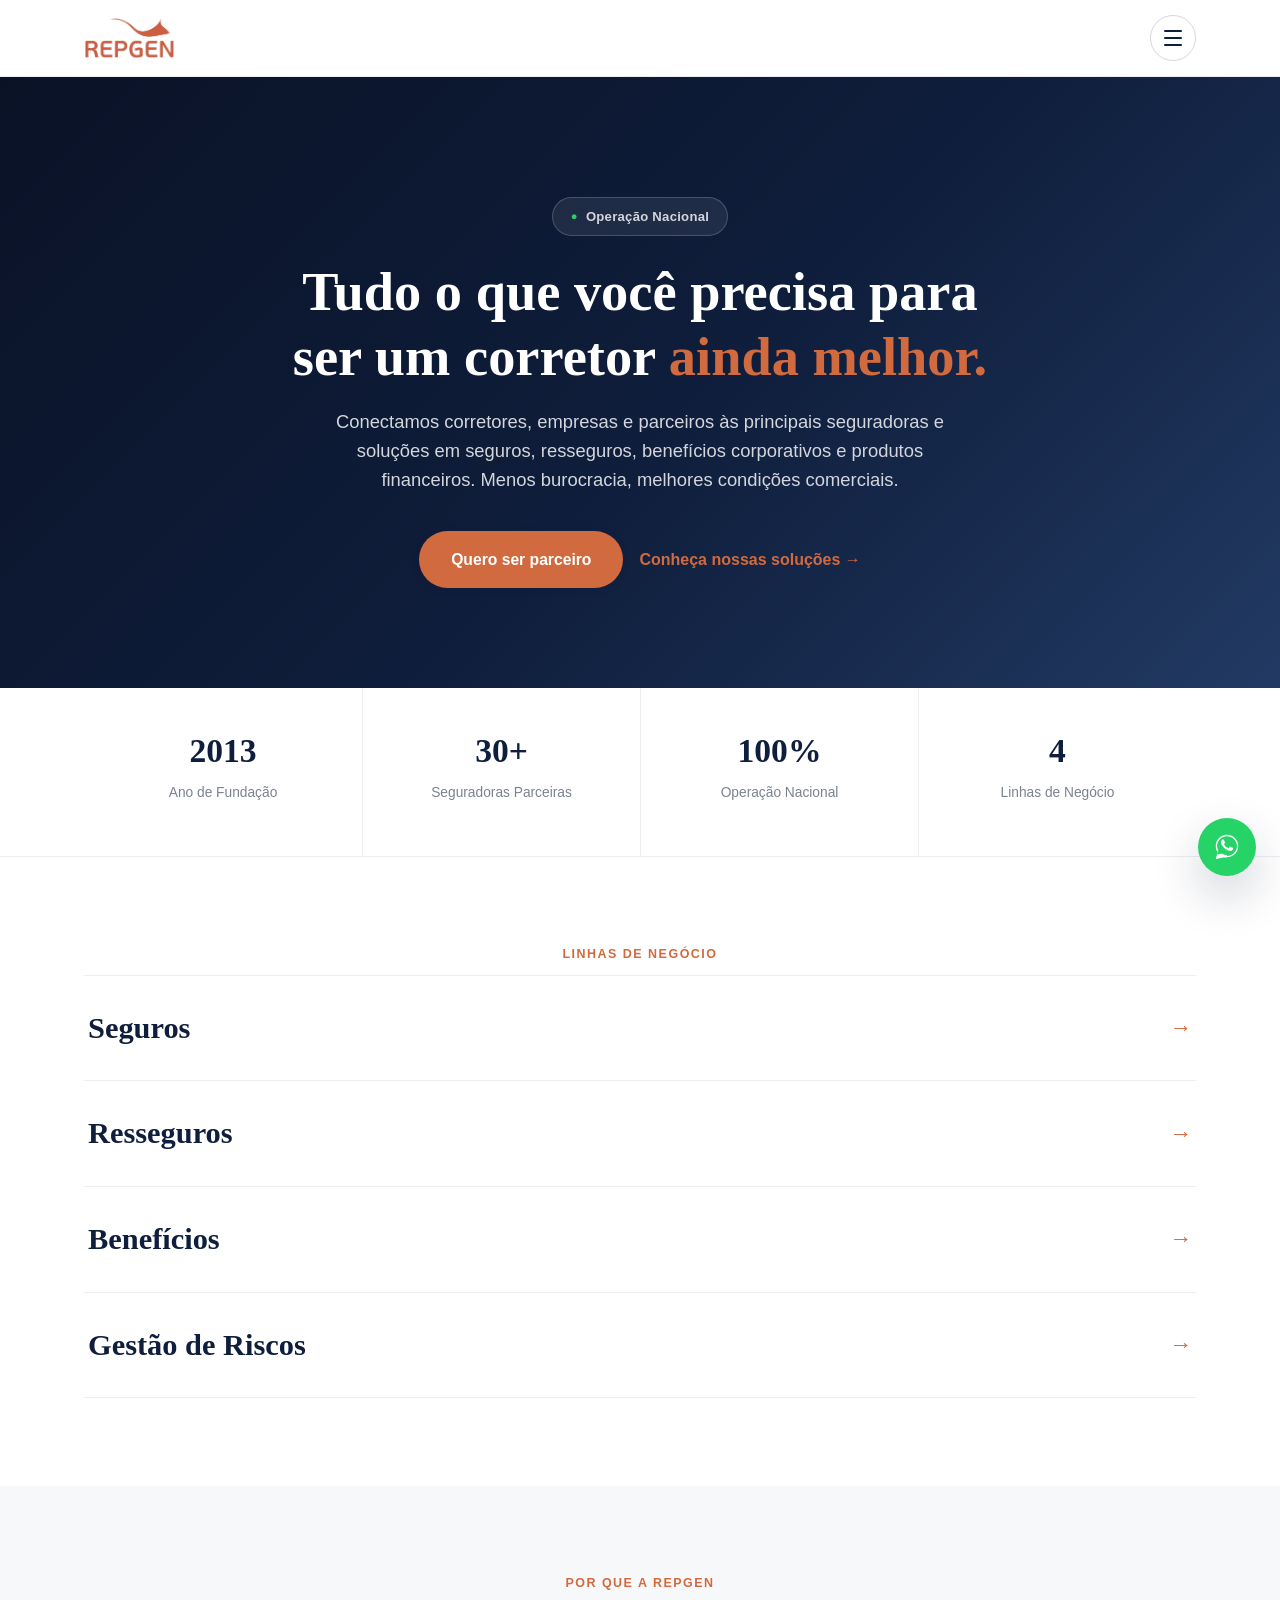
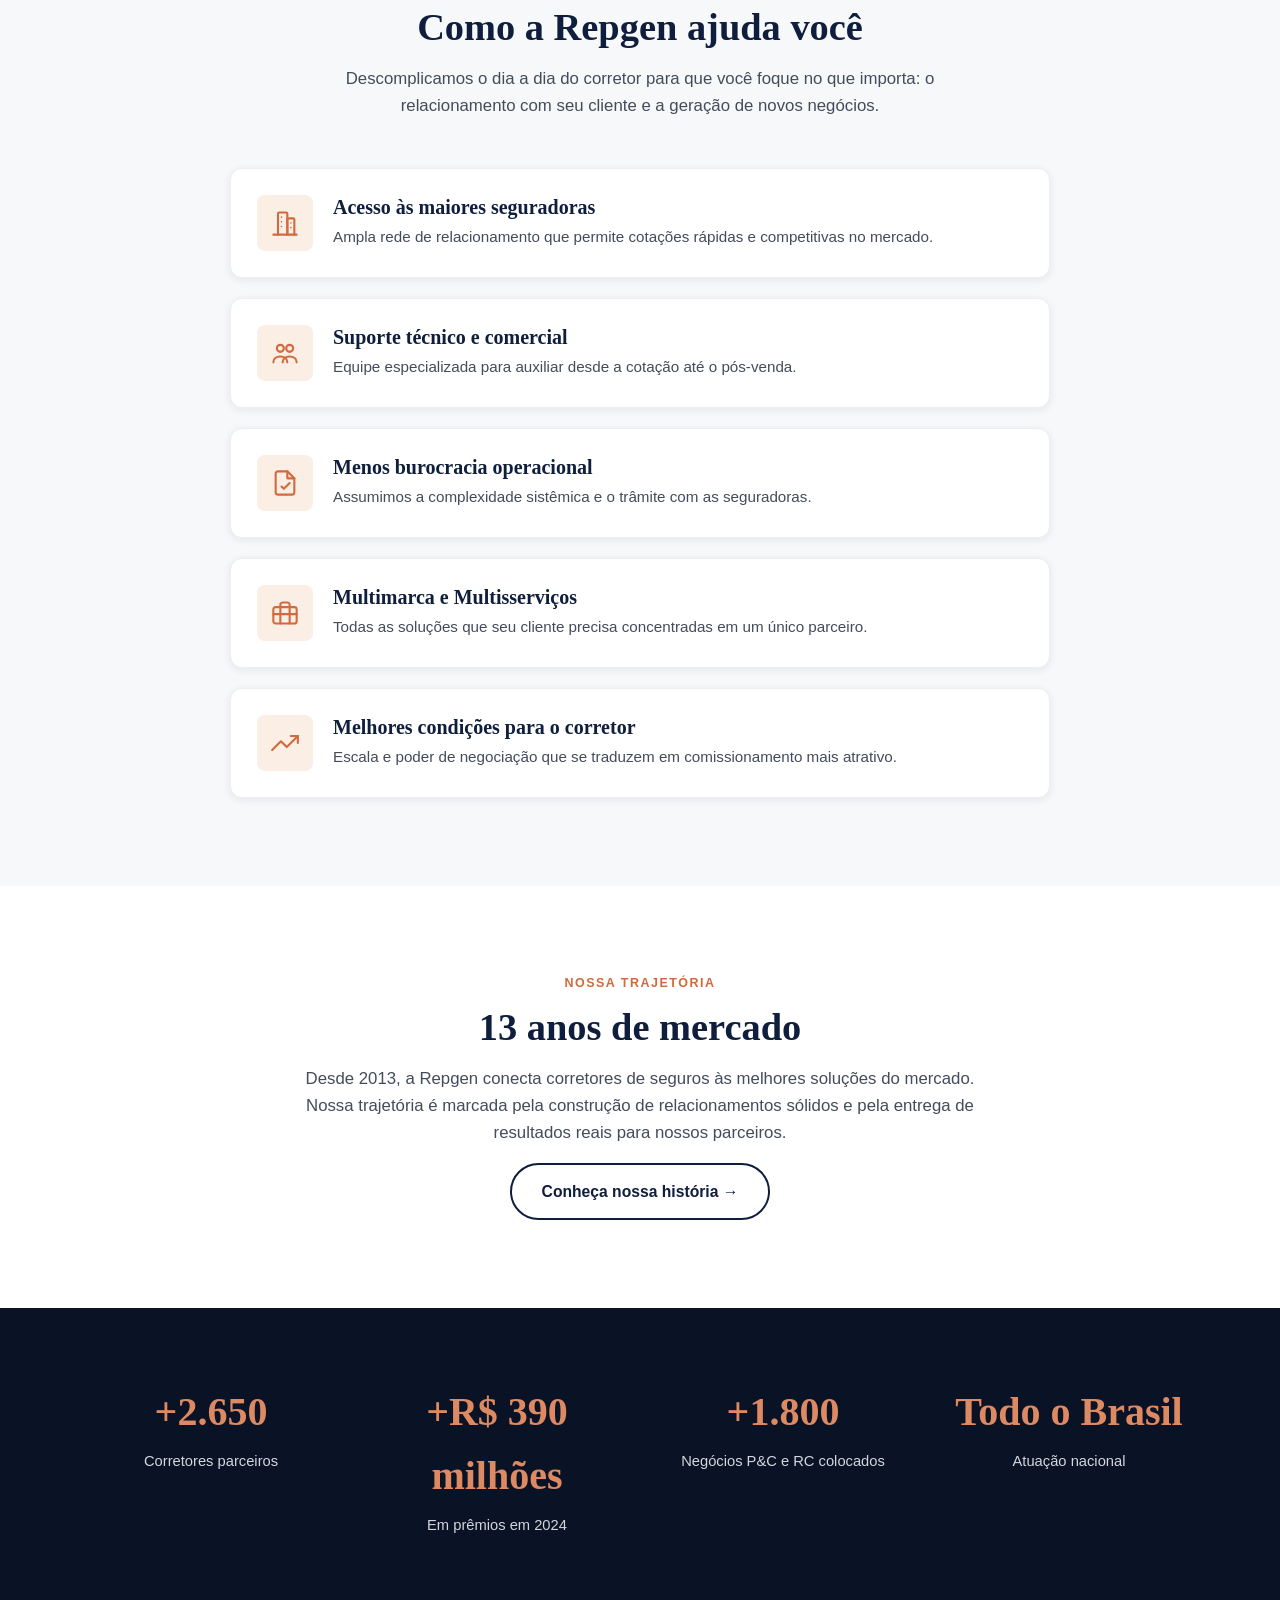
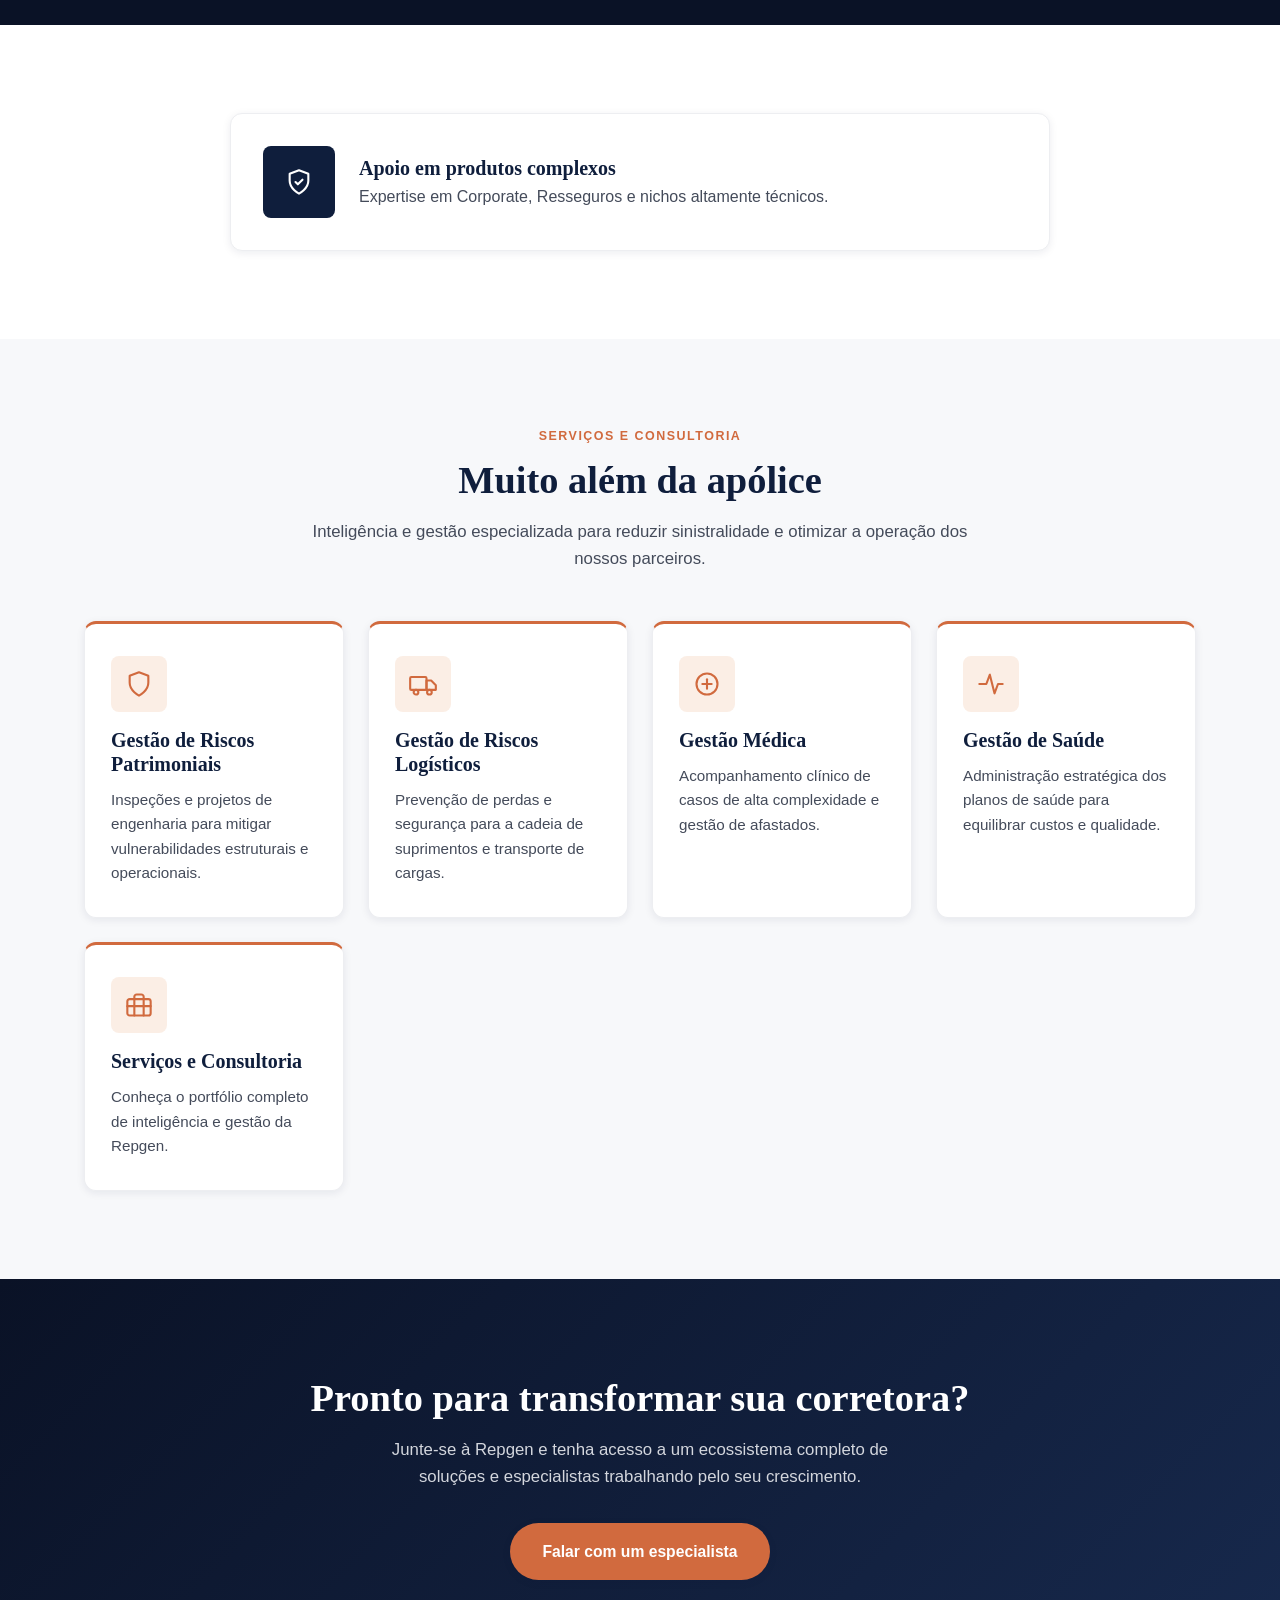
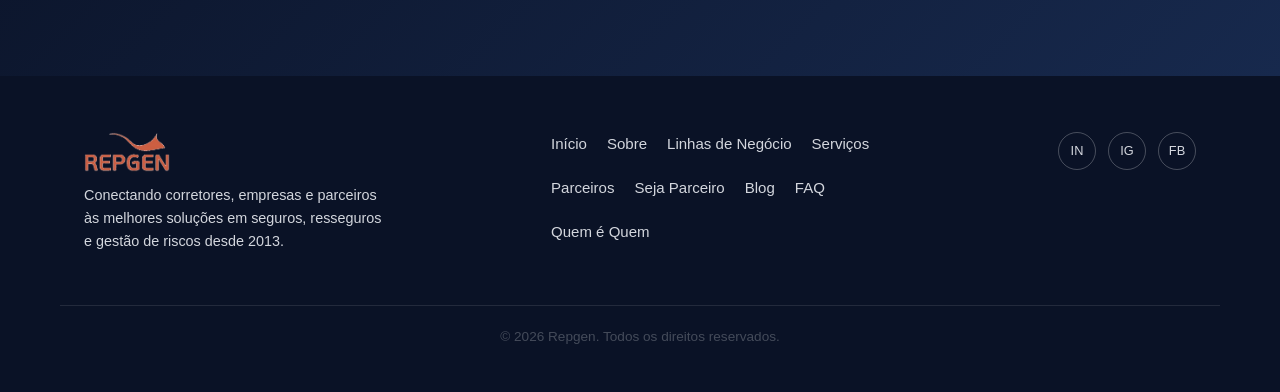
==== commit 1f2c199f: "Remove Contato link from footer navigation Drop the "Contato" entry from the shared footer nav (comm" ====
--- a/index.html
+++ b/index.html
@@ -61,19 +61,19 @@
   <!-- STATS BAR -->
   <section class="stats-bar">
     <div class="container stats-bar-grid">
-      <div class="stats-bar-item">
+      <div class="stats-bar-item fade-up">
         <span class="stats-bar-number">2013</span>
         <p class="stats-bar-label">Ano de Fundação</p>
       </div>
-      <div class="stats-bar-item">
+      <div class="stats-bar-item fade-up">
         <span class="stats-bar-number">30+</span>
         <p class="stats-bar-label">Seguradoras Parceiras</p>
       </div>
-      <div class="stats-bar-item">
+      <div class="stats-bar-item fade-up">
         <span class="stats-bar-number">100%</span>
         <p class="stats-bar-label">Operação Nacional</p>
       </div>
-      <div class="stats-bar-item">
+      <div class="stats-bar-item fade-up">
         <span class="stats-bar-number">4</span>
         <p class="stats-bar-label">Linhas de Negócio</p>
       </div>
@@ -87,10 +87,10 @@
       <h2 class="sr-only">Nossas linhas de negócio</h2>
       <div class="quick-links">
         <ul>
-          <li><a href="linhas-negocio.html" class="quick-link"><span>Seguros</span><span class="arrow">→</span></a></li>
-          <li><a href="linhas-negocio.html" class="quick-link"><span>Resseguros</span><span class="arrow">→</span></a></li>
-          <li><a href="linhas-negocio.html" class="quick-link"><span>Benefícios</span><span class="arrow">→</span></a></li>
-          <li><a href="linhas-negocio.html" class="quick-link"><span>Gestão de Riscos</span><span class="arrow">→</span></a></li>
+          <li><a href="linhas-negocio.html" class="quick-link fade-up"><span>Seguros</span><span class="arrow">→</span></a></li>
+          <li><a href="linhas-negocio.html" class="quick-link fade-up"><span>Resseguros</span><span class="arrow">→</span></a></li>
+          <li><a href="linhas-negocio.html" class="quick-link fade-up"><span>Benefícios</span><span class="arrow">→</span></a></li>
+          <li><a href="linhas-negocio.html" class="quick-link fade-up"><span>Gestão de Riscos</span><span class="arrow">→</span></a></li>
         </ul>
       </div>
     </div>
@@ -157,19 +157,19 @@
   <!-- STATS GRID -->
   <section class="stats-dark">
     <div class="container stats-dark-grid">
-      <div>
+      <div class="fade-up">
         <span class="stats-dark-number">+2.650</span>
         <p class="stats-dark-label">Corretores parceiros</p>
       </div>
-      <div>
+      <div class="fade-up">
         <span class="stats-dark-number">+R$ 390 milhões</span>
         <p class="stats-dark-label">Em prêmios em 2024</p>
       </div>
-      <div>
+      <div class="fade-up">
         <span class="stats-dark-number">+1.800</span>
         <p class="stats-dark-label">Negócios P&amp;C e RC colocados</p>
       </div>
-      <div>
+      <div class="fade-up">
         <span class="stats-dark-number">Todo o Brasil</span>
         <p class="stats-dark-label">Atuação nacional</p>
       </div>
@@ -232,8 +232,7 @@
     <div class="container">
       <h2>Pronto para transformar sua corretora?</h2>
       <p>Junte-se à Repgen e tenha acesso a um ecossistema completo de soluções e especialistas trabalhando pelo seu crescimento.</p>
-      <!-- SUBSTITUIR: número real -->
-<a href="https://wa.me/55XXXXXXXXXXX" class="btn btn-primary" target="_blank" rel="noopener">Falar com um especialista</a>
+      <a href="quem-e-quem.html" class="btn btn-primary">Falar com um especialista</a>
     </div>
   </section>
 
@@ -256,7 +255,6 @@
       <a href="blog.html">Blog</a>
       <a href="faq.html">FAQ</a>
       <a href="quem-e-quem.html">Quem é Quem</a>
-      <a href="contato.html">Contato</a>
     </nav>
 
     <div class="footer-social" aria-label="Redes sociais da Repgen">
@@ -270,8 +268,7 @@
   </div>
 </footer>
 
-<!-- SUBSTITUIR: número real -->
-<a href="https://wa.me/55XXXXXXXXXXX" class="whatsapp-float" target="_blank" rel="noopener" aria-label="Falar no WhatsApp">
+<a href="quem-e-quem.html" class="whatsapp-float" aria-label="Fale com a nossa equipe">
   <svg viewBox="0 0 32 32" fill="currentColor" aria-hidden="true"><path d="M16.001 3C9.373 3 4 8.373 4 15c0 2.386.703 4.605 1.912 6.472L4 29l7.727-1.874A11.94 11.94 0 0 0 16.001 27C22.629 27 28 21.627 28 15S22.629 3 16.001 3zm0 21.6c-1.98 0-3.833-.55-5.412-1.503l-.388-.23-4.59 1.113 1.135-4.474-.253-.398A9.56 9.56 0 0 1 5.4 15c0-5.85 4.75-10.6 10.601-10.6 5.85 0 10.6 4.75 10.6 10.6 0 5.85-4.75 10.6-10.6 10.6zm5.815-7.94c-.318-.159-1.884-.93-2.176-1.036-.292-.106-.505-.159-.717.16-.212.318-.823 1.036-1.01 1.248-.186.212-.372.239-.69.08-.318-.16-1.343-.495-2.558-1.577-.945-.843-1.583-1.884-1.768-2.202-.186-.318-.02-.49.14-.649.143-.142.318-.372.478-.558.159-.186.212-.318.318-.53.106-.212.053-.398-.027-.557-.08-.16-.717-1.728-.983-2.366-.259-.622-.522-.538-.717-.548-.186-.009-.398-.011-.611-.011-.212 0-.557.08-.849.398-.292.318-1.114 1.089-1.114 2.656 0 1.567 1.14 3.082 1.299 3.294.159.212 2.243 3.427 5.435 4.804.759.328 1.352.524 1.814.671.762.242 1.456.208 2.005.126.612-.091 1.884-.77 2.15-1.514.265-.744.265-1.382.186-1.514-.08-.133-.291-.212-.61-.371z"/></svg>
 </a>
 
--- a/styles.css
+++ b/styles.css
@@ -880,6 +880,13 @@
   width: 100%;
   height: 100%;
   object-fit: cover;
+}
+
+.service-hub-img-overlay {
+  position: absolute;
+  inset: 0;
+  background: linear-gradient(160deg, rgba(10, 18, 38, 0.72) 0%, rgba(10, 18, 38, 0.4) 100%);
+  pointer-events: none;
 }
 
 .service-hub-badge {
@@ -1093,6 +1100,7 @@
 
 .dept-group {
   margin-bottom: 48px;
+  scroll-margin-top: 96px;
 }
 
 .dept-group-title {
@@ -1312,6 +1320,23 @@
   transition: filter var(--transition), transform var(--transition);
 }
 
+.blog-card-img-overlay {
+  position: absolute;
+  inset: 0;
+  background: linear-gradient(180deg, rgba(10, 18, 38, 0.1) 0%, rgba(10, 18, 38, 0.6) 100%);
+  pointer-events: none;
+}
+
+.category-pill-overlay {
+  position: absolute;
+  top: 16px;
+  left: 16px;
+  z-index: 1;
+  margin-bottom: 0;
+  background: rgba(255, 255, 255, 0.94);
+  color: var(--color-navy-900);
+}
+
 .blog-card:hover .blog-card-img img {
   filter: grayscale(40%);
   transform: scale(1.04);
@@ -1370,6 +1395,17 @@
   color: var(--color-orange-400);
 }
 
+/* Variante para uso sobre fundo claro (ex: rodapé do artigo, dentro do .post-body) */
+.post-body .post-back {
+  color: var(--color-gray-700);
+  margin-top: 32px;
+  margin-bottom: 0;
+}
+
+.post-body .post-back:hover {
+  color: var(--color-orange-600);
+}
+
 .post-header h1 {
   color: var(--color-white);
   margin: 16px 0 12px;
@@ -1434,19 +1470,33 @@
   border: 1px solid var(--color-gray-100);
   border-radius: var(--radius);
   padding: 26px 20px;
+  display: flex;
+  align-items: center;
+  justify-content: center;
+  min-height: 88px;
+  box-shadow: var(--shadow-sm);
+  transition: transform var(--transition), box-shadow var(--transition), border-color var(--transition);
+}
+
+.insurer-card:hover {
+  transform: translateY(-3px);
+  box-shadow: var(--shadow-md);
+  border-color: var(--color-orange-200);
+}
+
+.insurer-logo {
+  max-height: 48px;
+  width: auto;
+  object-fit: contain;
+}
+
+.insurer-fallback {
+  display: none;
   text-align: center;
   font-family: var(--font-heading);
   font-weight: 700;
   font-size: 1.05rem;
   color: var(--color-navy-900);
-  box-shadow: var(--shadow-sm);
-  transition: transform var(--transition), box-shadow var(--transition), border-color var(--transition);
-}
-
-.insurer-card:hover {
-  transform: translateY(-3px);
-  box-shadow: var(--shadow-md);
-  border-color: var(--color-orange-200);
 }
 
 .disclaimer {
@@ -1685,17 +1735,13 @@
 /* Scroll fade-in animation */
 .fade-up {
   opacity: 0;
-  transform: translateY(28px);
+  transform: translateY(40px);
   transition: opacity 0.6s ease, transform 0.6s ease;
 }
 
 .fade-up.in-view {
   opacity: 1;
   transform: translateY(0);
-}
-
-.fade-up-stagger.in-view > * {
-  transition-delay: calc(var(--stagger-index, 0) * 80ms);
 }
 
 @media (prefers-reduced-motion: reduce) {
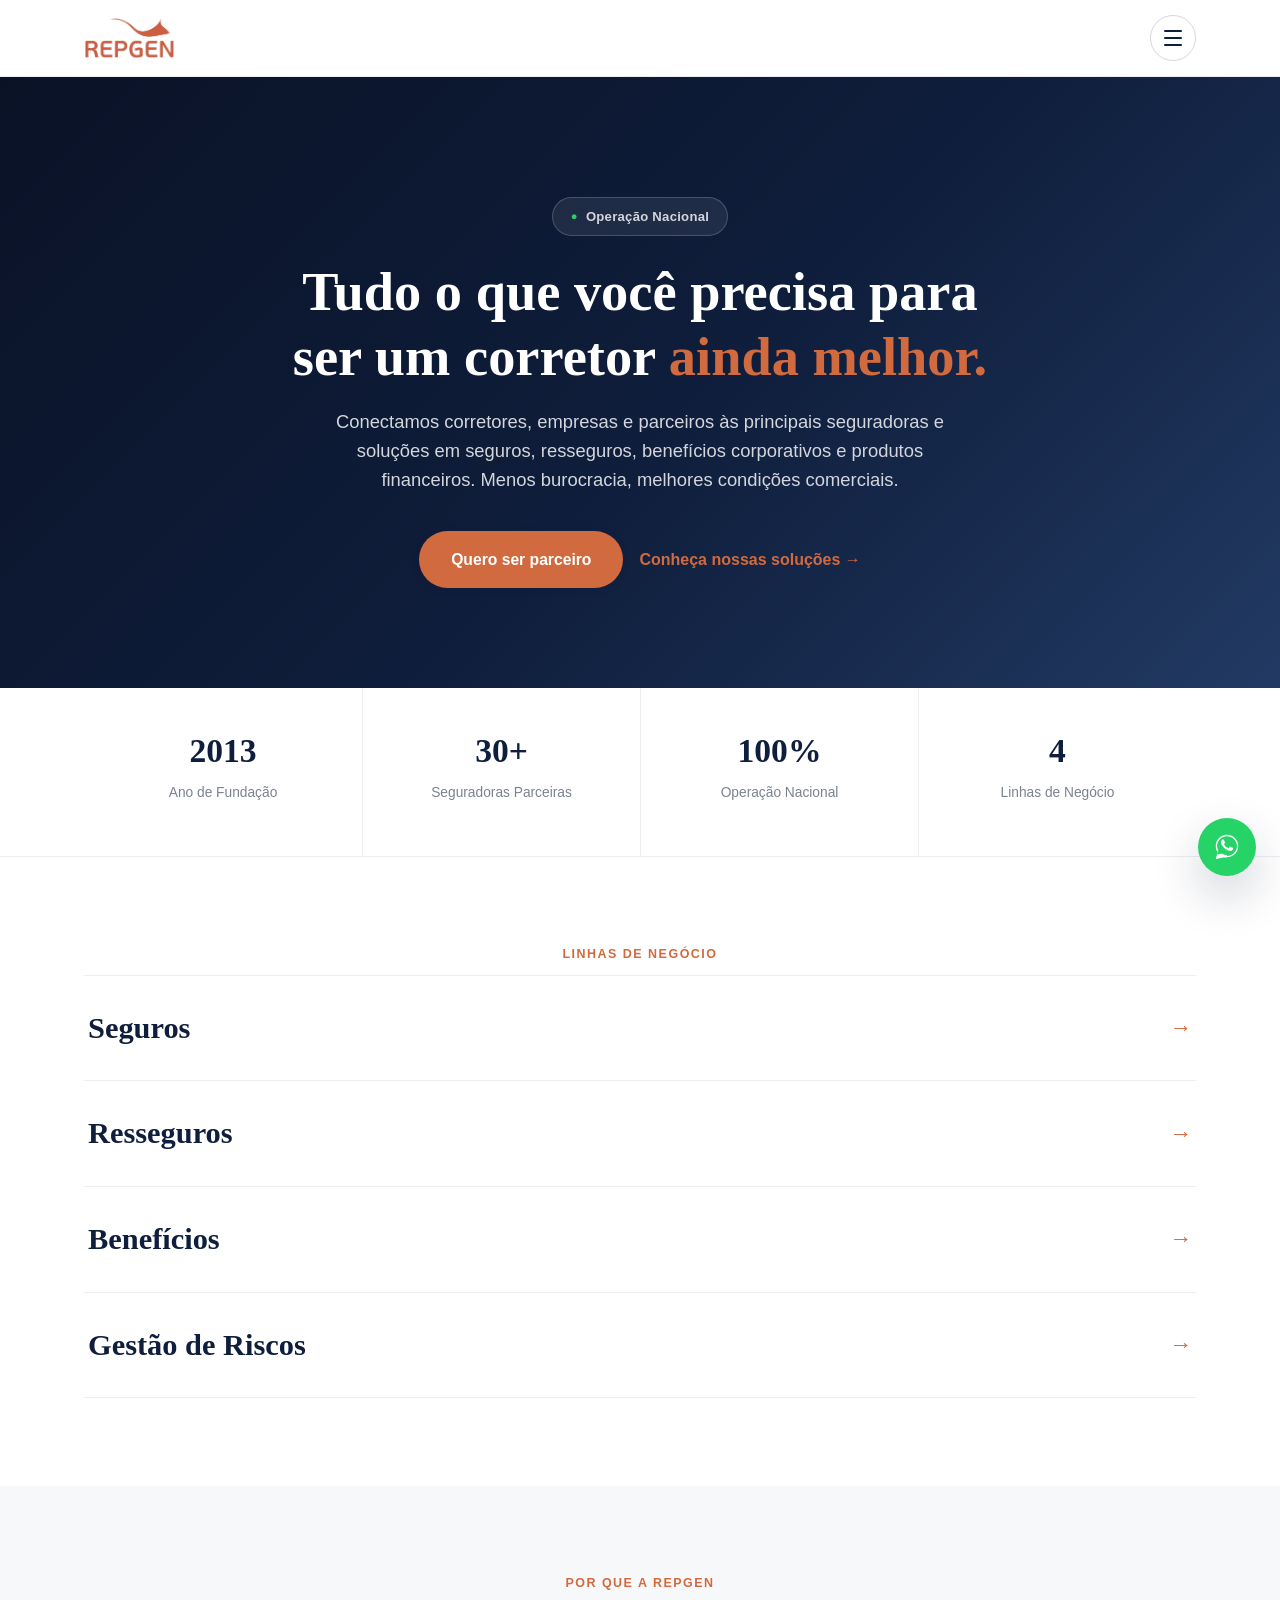
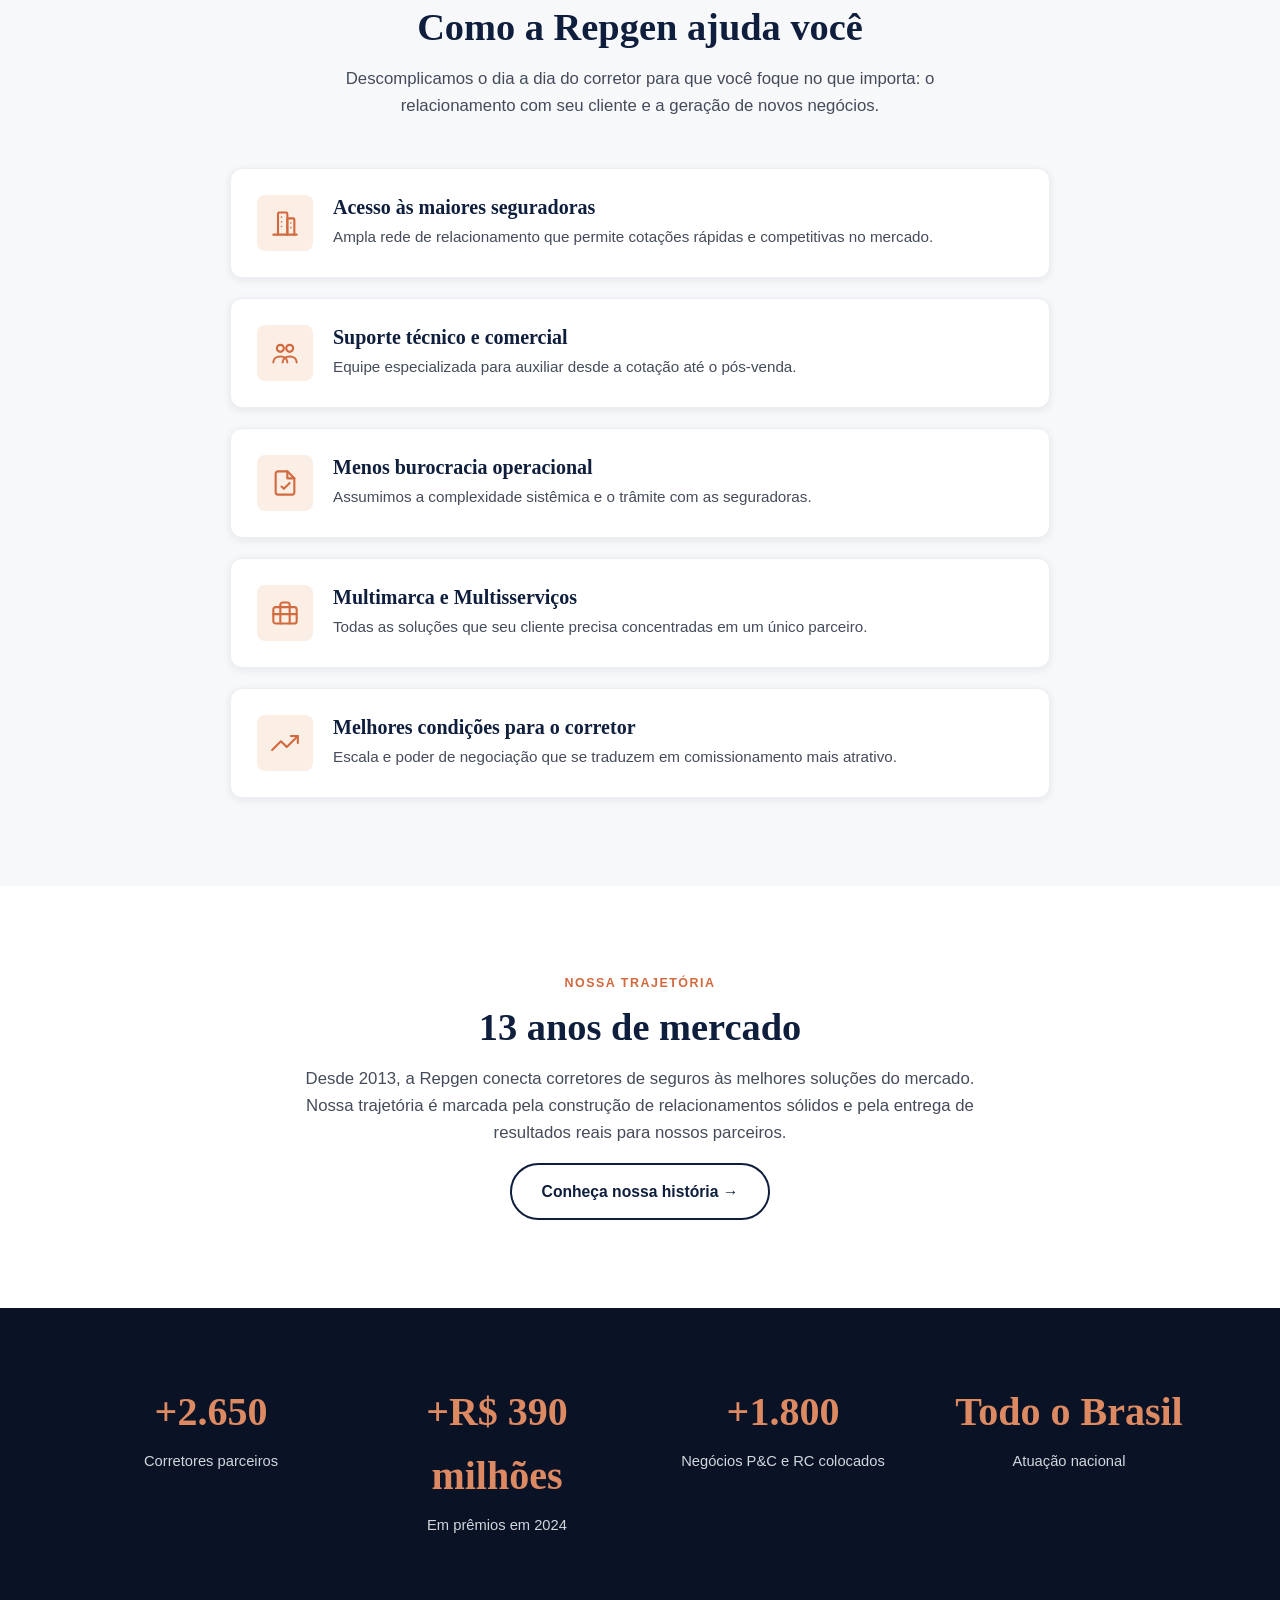
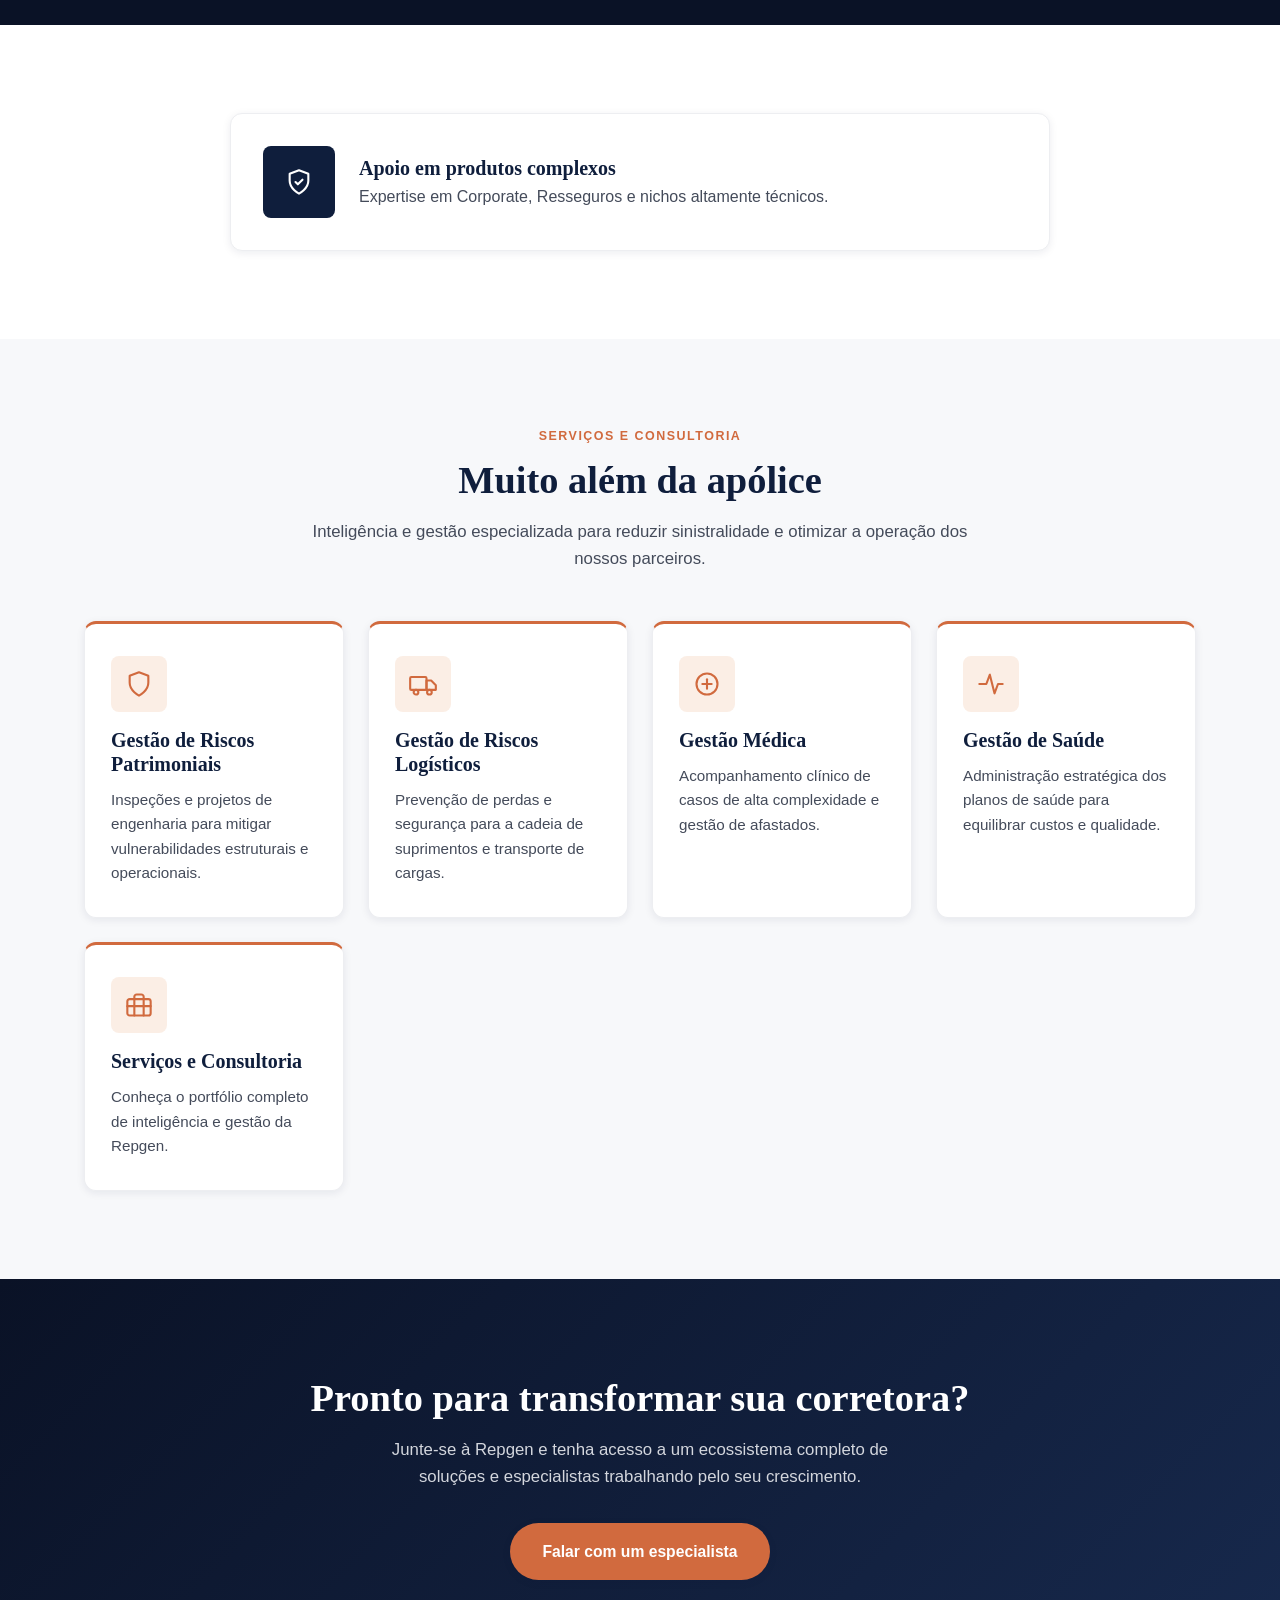
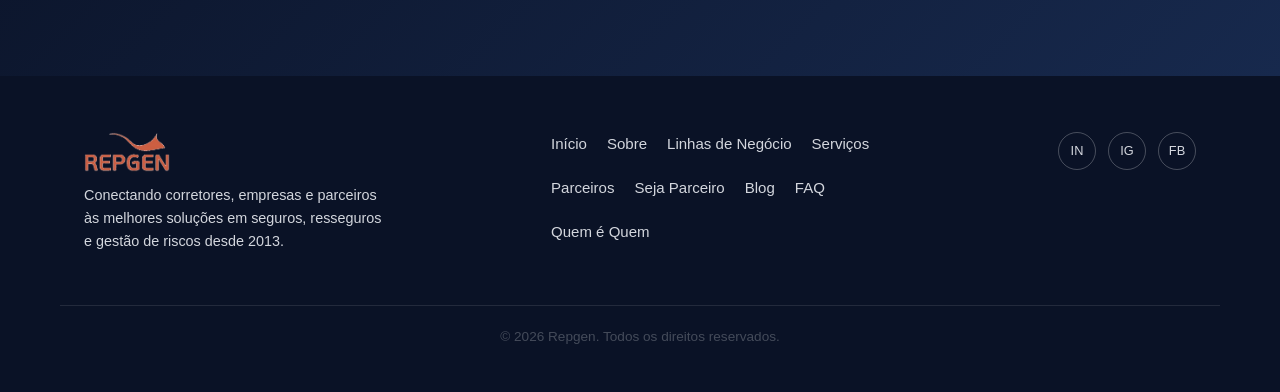
==== commit edde5fbf: "Extend fade-in animation to section headings; tune easing/offset Add the existing .fade-up scroll an" ====
--- a/index.html
+++ b/index.html
@@ -99,7 +99,7 @@
   <!-- COMO A REPGEN AJUDA VOCÊ -->
   <section class="section section-alt">
     <div class="container">
-      <div class="section-heading">
+      <div class="section-heading fade-up">
         <p class="eyebrow">Por que a Repgen</p>
         <h2>Como a Repgen ajuda você</h2>
         <p class="section-lead">Descomplicamos o dia a dia do corretor para que você foque no que importa: o relacionamento com seu cliente e a geração de novos negócios.</p>
@@ -146,7 +146,7 @@
 
   <!-- 13 ANOS DE MERCADO -->
   <section class="section">
-    <div class="container" style="text-align:center; max-width:720px">
+    <div class="container fade-up" style="text-align:center; max-width:720px">
       <p class="eyebrow">Nossa trajetória</p>
       <h2>13 anos de mercado</h2>
       <p class="section-lead">Desde 2013, a Repgen conecta corretores de seguros às melhores soluções do mercado. Nossa trajetória é marcada pela construção de relacionamentos sólidos e pela entrega de resultados reais para nossos parceiros.</p>
@@ -192,7 +192,7 @@
   <!-- SERVIÇOS -->
   <section class="section section-alt">
     <div class="container">
-      <div class="section-heading">
+      <div class="section-heading fade-up">
         <p class="eyebrow">Serviços e Consultoria</p>
         <h2>Muito além da apólice</h2>
         <p class="section-lead">Inteligência e gestão especializada para reduzir sinistralidade e otimizar a operação dos nossos parceiros.</p>
@@ -229,7 +229,7 @@
 
   <!-- CTA FINAL -->
   <section class="final-cta">
-    <div class="container">
+    <div class="container fade-up">
       <h2>Pronto para transformar sua corretora?</h2>
       <p>Junte-se à Repgen e tenha acesso a um ecossistema completo de soluções e especialistas trabalhando pelo seu crescimento.</p>
       <a href="quem-e-quem.html" class="btn btn-primary">Falar com um especialista</a>
--- a/styles.css
+++ b/styles.css
@@ -1735,8 +1735,8 @@
 /* Scroll fade-in animation */
 .fade-up {
   opacity: 0;
-  transform: translateY(40px);
-  transition: opacity 0.6s ease, transform 0.6s ease;
+  transform: translateY(28px);
+  transition: opacity 0.6s ease-out, transform 0.6s ease-out;
 }
 
 .fade-up.in-view {
